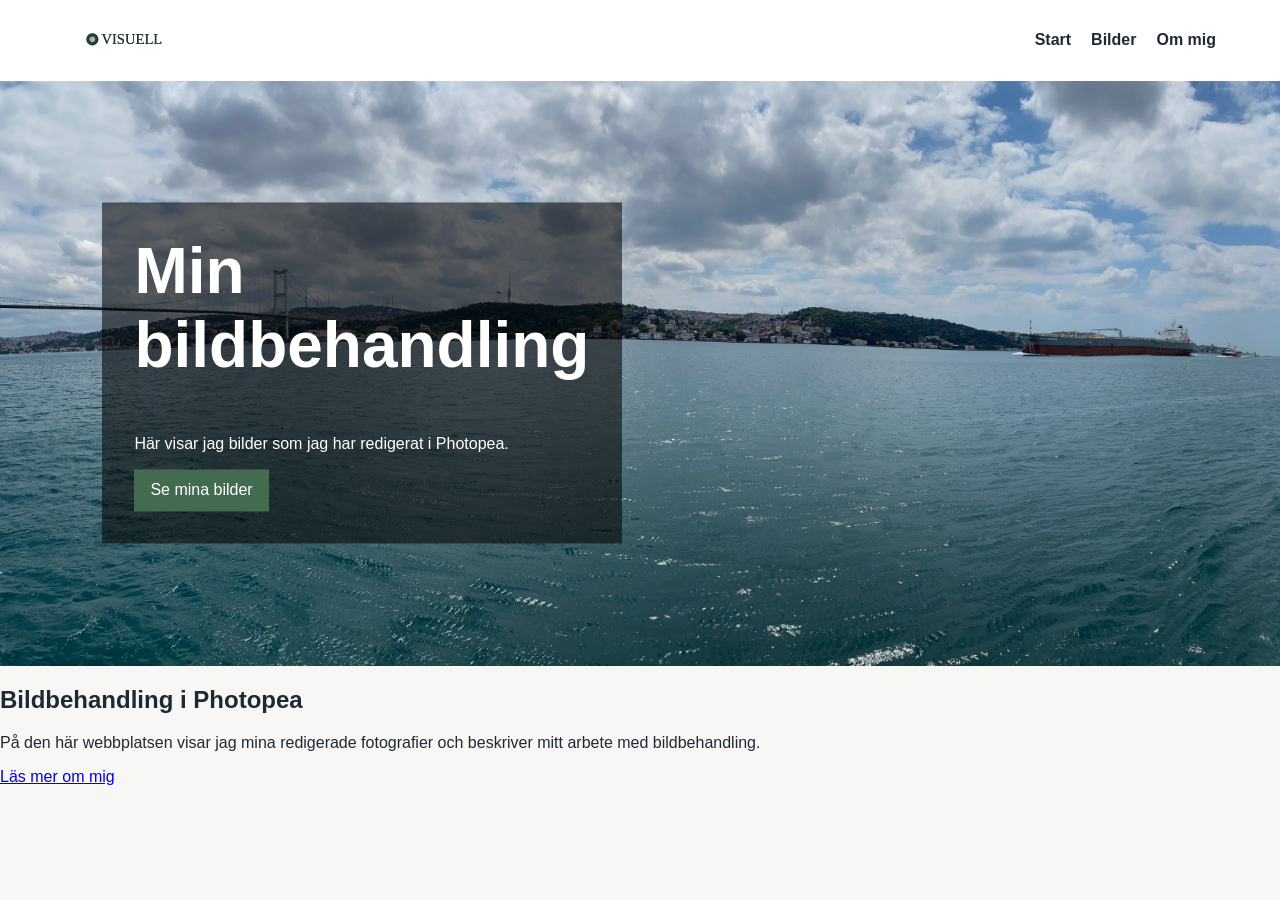
==== index.html @ 688e1e43 "Lägg till huvudsektioner för startsidan med introduktion och presentation av bildbehandling," ====
<!DOCTYPE html>
<html lang="sv">
<head>
  <meta charset="UTF-8">
  <meta name="viewport" content="width=device-width, initial-scale=1.0">
  <title>Bildbehandling</title>
  <link rel="icon" href="images/favicon.ico">
  <link rel="stylesheet" href="css/style.css">
</head>
<body>
    <header class="site-header">
  <a class="logo" href="index.html">
    <img src="images/logo.svg" alt="Bildbehandling">
  </a>

  <nav aria-label="Huvudmeny">
    <ul>
      <li><a href="index.html" aria-current="page">Start</a></li>
      <li><a href="bilder.html">Bilder</a></li>
      <li><a href="om.html">Om mig</a></li>
    </ul>
  </nav>
</header>

<main>
  <!-- Startsidan stora bild och introduktion -->
  <section class="hero">
    <img src="images/header.png" alt="Panoramabild över hav, stad och himmel">

    <div class="hero-content">
      <h1>Min bildbehandling</h1>
      <p>Här visar jag bilder som jag har redigerat i Photopea.</p>
      <a href="bilder.html">Se mina bilder</a>
    </div>
  </section>

  <!-- Kort presentation av webbplatsens innehåll -->
  <section class="intro">
    <h2>Bildbehandling i Photopea</h2>
    <p>På den här webbplatsen visar jag mina redigerade fotografier och beskriver mitt arbete med bildbehandling.</p>
    <a href="om.html">Läs mer om mig</a>
  </section>
</main>


</body>
</html>
---- css/style.css ----
/* Tar med padding och kantlinjer i elementens bredd */
* {
  box-sizing: border-box;
}

/* Grundstil för hela sidan, anpassad för mobil först */
body {
  margin: 0;
  font-family: Arial, sans-serif;
  color: #1f2933;
  background: #f7f7f5;
}

/* Sidhuvudet: logga överst och meny under på mobil */
.site-header {
  display: flex;
  flex-direction: column;
  align-items: center;
  gap: 1rem;
  padding: 1rem 5%;
  background: #ffffff;
}

/* Logotypens storlek */
.logo img {
  display: block;
  width: 130px;
  height: auto;
}

/* Menyn ligger vågrätt utan punkter */
nav ul {
  display: flex;
  gap: 1.25rem;
  margin: 0;
  padding: 0;
  list-style: none;
}

/* Menylänkarnas utseende */
nav a {
  color: #1f2933;
  font-weight: bold;
  text-decoration: none;
}

/* Färg när muspekaren är över en menylänk */
nav a:hover {
  color: #426b50;
}

/* Behållare för bild och text på startsidan */
.hero {
  position: relative;
}

/* Headerbilden fyller hela bredden */
.hero img {
  display: block;
  width: 100%;
  height: 55vh;
  object-fit: cover;
}

/* Texten placeras ovanpå headerbilden */
.hero-content {
  position: absolute;
  top: 50%;
  right: 5%;
  left: 5%;
  transform: translateY(-50%);
  padding: 1.25rem;
  color: #ffffff;
  background: rgba(0, 0, 0, 0.55);
}

/* Startsidan huvudrubrik */
.hero h1 {
  margin-top: 0;
  font-size: clamp(2rem, 8vw, 3rem);
}

/* Länken till bildsidan ser ut som en knapp */
.hero-content a {
  display: inline-block;
  padding: 0.75rem 1rem;
  color: #ffffff;
  text-decoration: none;
  background: #426b50;
}

/* Regler för skärmar som är minst 650 px breda */
@media (min-width: 650px) {
  /* Logga och meny hamnar på samma rad */
  .site-header {
    flex-direction: row;
    justify-content: space-between;
  }

  /* Större bild på större skärmar */
  .hero img {
    height: 65vh;
  }

  /* Texten får en bestämd maximal bredd */
  .hero-content {
    left: 8%;
    max-width: 520px;
    padding: 2rem;
  }

  /* Större rubrik på större skärmar */
  .hero h1 {
    font-size: clamp(2.5rem, 5vw, 4rem);
  }

  /* Bildgalleriets innehåll och bredd */
.gallery {
  max-width: 1200px;
  margin: 0 auto;
  padding: 2rem 5%;
}

/* Rubriken tar hela galleriets bredd */
.gallery h1 {
  grid-column: 1 / -1;
}

/*
  Varje figure blir en kolumn i galleriet.
  display: grid skapar ett rutnät för innehållet.
  På mobil visas en bild per rad.
*/
.gallery {
  display: grid;
  grid-template-columns: 1fr;
  gap: 1.5rem;
}

/* Tar bort webbläsarens standardmarginal runt figure */
.gallery figure {
  margin: 0;
  background: #ffffff;
}

/* Bilden fyller sin kolumn och behåller proportionerna */
.gallery figure img {
  display: block;
  width: 100%;
  height: auto;
}

/* Bildtexten under varje bild */
.gallery figcaption {
  padding: 1rem;
}

/* Två bildkolumner från 650 px bred skärm */
@media (min-width: 650px) {
  .gallery {
    grid-template-columns: repeat(2, 1fr);
  }
}

/* Tre bildkolumner från 900 px bred skärm */
@media (min-width: 900px) {
  .gallery {
    grid-template-columns: repeat(3, 1fr);
  }
}
}
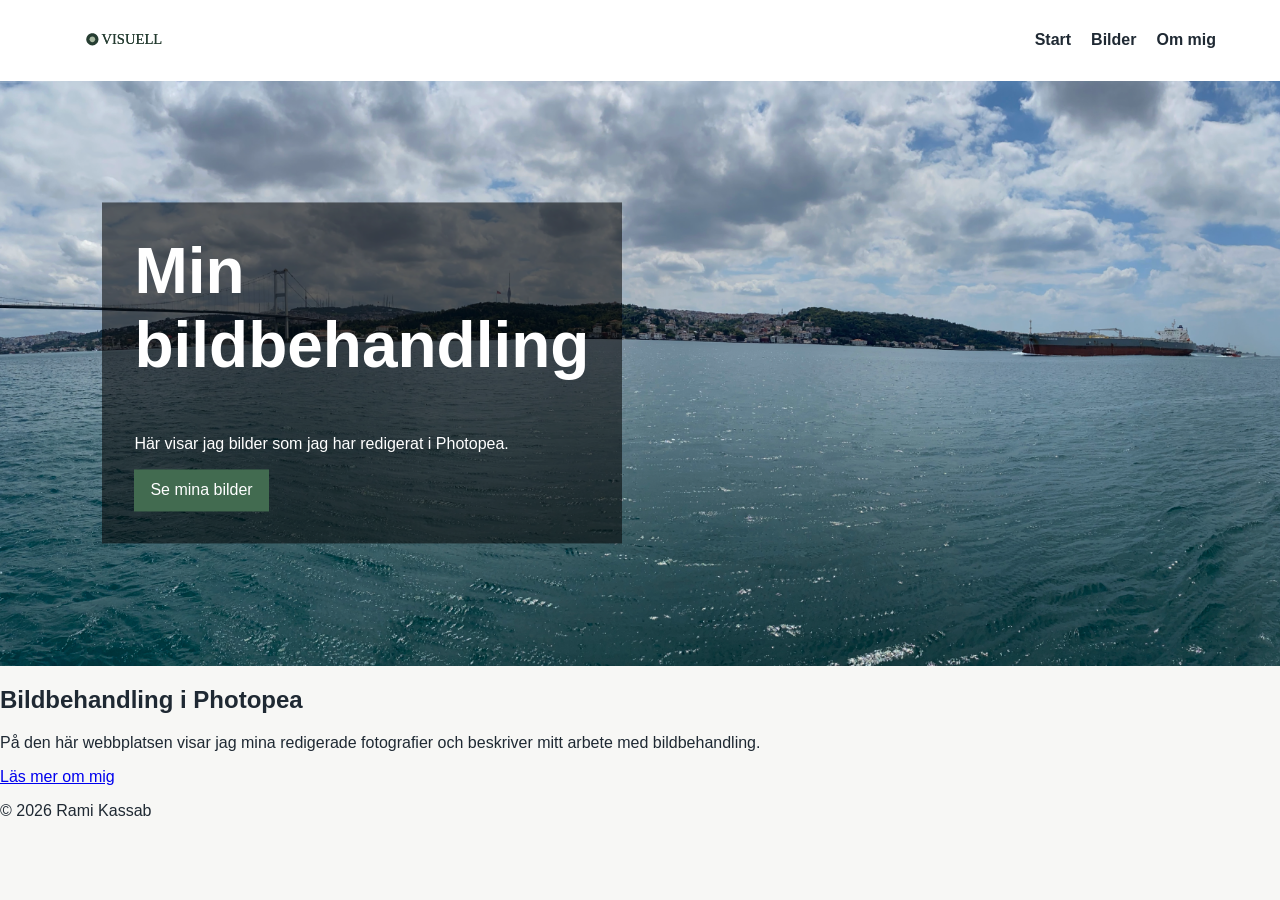
==== commit 3cbf9057: "Lägg till sidfot med namn och årtal i index.html" ====
--- a/index.html
+++ b/index.html
@@ -42,6 +42,11 @@
   </section>
 </main>
 
+<!-- Sidfot med namn och årtal -->
+<footer class="site-footer">
+  <p>© 2026 Rami Kassab</p>
+</footer>
+
 
 </body>
 </html>
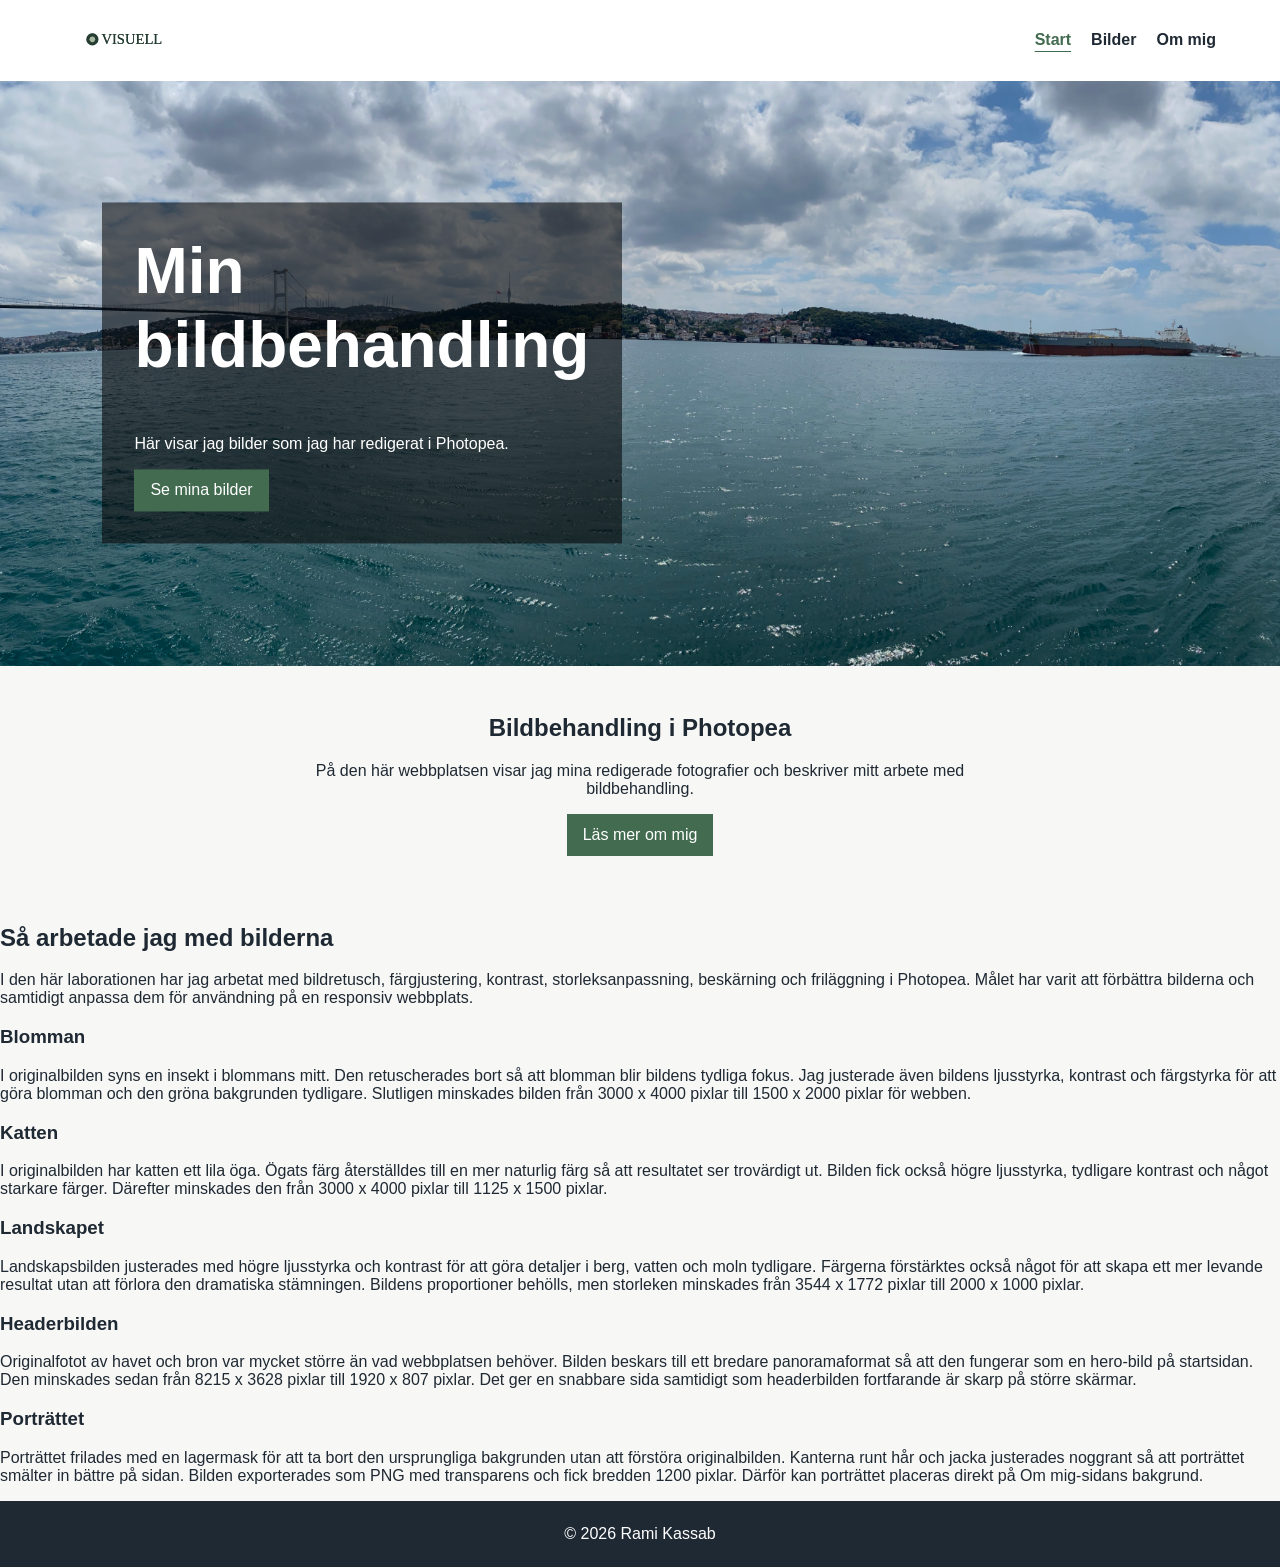
==== commit 4a98572b: "Lägg till flexbox-styling för att förbättra layouten och fylla utrymmet före sidfoten i style.css; l" ====
--- a/index.html
+++ b/index.html
@@ -7,6 +7,7 @@
   <link rel="icon" href="images/favicon.ico">
   <link rel="stylesheet" href="css/style.css">
 </head>
+
 <body>
     <header class="site-header">
   <a class="logo" href="index.html">
@@ -40,6 +41,78 @@
     <p>På den här webbplatsen visar jag mina redigerade fotografier och beskriver mitt arbete med bildbehandling.</p>
     <a href="om.html">Läs mer om mig</a>
   </section>
+  <!-- Beskrivning av redigeringarna som gjordes i Photopea -->
+<section class="process">
+  <h2>Så arbetade jag med bilderna</h2>
+
+  <p class="process-intro">
+    I den här laborationen har jag arbetat med bildretusch, färgjustering,
+    kontrast, storleksanpassning, beskärning och friläggning i Photopea.
+    Målet har varit att förbättra bilderna och samtidigt anpassa dem för
+    användning på en responsiv webbplats.
+  </p>
+
+  <div class="process-grid">
+    <!-- Retuschering och optimering av blomsterbilden -->
+    <article class="process-card">
+      <h3>Blomman</h3>
+      <p>
+        I originalbilden syns en insekt i blommans mitt. Den retuscherades bort
+        så att blomman blir bildens tydliga fokus. Jag justerade även bildens
+        ljusstyrka, kontrast och färgstyrka för att göra blomman och den gröna
+        bakgrunden tydligare. Slutligen minskades bilden från 3000 x 4000
+        pixlar till 1500 x 2000 pixlar för webben.
+      </p>
+    </article>
+
+    <!-- Färgkorrigering och optimering av kattbilden -->
+    <article class="process-card">
+      <h3>Katten</h3>
+      <p>
+        I originalbilden har katten ett lila öga. Ögats färg återställdes till
+        en mer naturlig färg så att resultatet ser trovärdigt ut. Bilden fick
+        också högre ljusstyrka, tydligare kontrast och något starkare färger.
+        Därefter minskades den från 3000 x 4000 pixlar till 1125 x 1500 pixlar.
+      </p>
+    </article>
+
+    <!-- Färg- och tonjustering av landskapsbilden -->
+    <article class="process-card">
+      <h3>Landskapet</h3>
+      <p>
+        Landskapsbilden justerades med högre ljusstyrka och kontrast för att
+        göra detaljer i berg, vatten och moln tydligare. Färgerna förstärktes
+        också något för att skapa ett mer levande resultat utan att förlora den
+        dramatiska stämningen. Bildens proportioner behölls, men storleken
+        minskades från 3544 x 1772 pixlar till 2000 x 1000 pixlar.
+      </p>
+    </article>
+
+    <!-- Beskärning och storleksanpassning av headerbilden -->
+    <article class="process-card">
+      <h3>Headerbilden</h3>
+      <p>
+        Originalfotot av havet och bron var mycket större än vad webbplatsen
+        behöver. Bilden beskars till ett bredare panoramaformat så att den
+        fungerar som en hero-bild på startsidan. Den minskades sedan från
+        8215 x 3628 pixlar till 1920 x 807 pixlar. Det ger en snabbare sida
+        samtidigt som headerbilden fortfarande är skarp på större skärmar.
+      </p>
+    </article>
+
+    <!-- Friläggning och export av porträttet -->
+    <article class="process-card">
+      <h3>Porträttet</h3>
+      <p>
+        Porträttet frilades med en lagermask för att ta bort den ursprungliga
+        bakgrunden utan att förstöra originalbilden. Kanterna runt hår och
+        jacka justerades noggrant så att porträttet smälter in bättre på sidan.
+        Bilden exporterades som PNG med transparens och fick bredden 1200
+        pixlar. Därför kan porträttet placeras direkt på Om mig-sidans bakgrund.
+      </p>
+    </article>
+  </div>
+</section>
 </main>
 
 <!-- Sidfot med namn och årtal -->
--- a/css/style.css
+++ b/css/style.css
@@ -9,6 +9,14 @@
   font-family: Arial, sans-serif;
   color: #1f2933;
   background: #f7f7f5;
+    min-height: 100vh;
+  display: flex;
+  flex-direction: column;
+}
+
+/* Gör så att innehållet fyller utrymmet före sidfoten */
+main {
+  flex: 1;
 }
 
 /* Sidhuvudet: logga överst och meny under på mobil */
@@ -47,6 +55,14 @@
 /* Färg när muspekaren är över en menylänk */
 nav a:hover {
   color: #426b50;
+}
+
+/*Markerar länken till den sida som användaren är på.
+  [aria-current="page"] väljer länken med just det attributet.*/
+nav a[aria-current="page"] {
+  color: #426b50;
+  text-decoration: underline;
+  text-underline-offset: 0.35rem;
 }
 
 /* Behållare för bild och text på startsidan */
@@ -89,6 +105,68 @@
   background: #426b50;
 }
 
+/* Introduktionsdelen under headerbilden */
+.intro {
+  max-width: 800px;
+  margin: 0 auto;
+  padding: 3rem 5%;
+  text-align: center;
+}
+
+/* Rubriken i introduktionsdelen */
+.intro h2 {
+  margin-top: 0;
+}
+
+/* Länken till Om mig-sidan */
+.intro a {
+  display: inline-block;
+  padding: 0.75rem 1rem;
+  color: #ffffff;
+  text-decoration: none;
+  background: #426b50;
+}
+
+/* Sidfotens utseende */
+.site-footer {
+  padding: 1.5rem 5%;
+  color: #ffffff;
+  text-align: center;
+  background: #1f2933;
+}
+
+/* Tar bort standardmarginalen från sidfotens text */
+.site-footer p {
+  margin: 0;
+}
+
+ /* Om mig-sidan: porträtt och text ligger under varandra på mobil */
+.about {
+  display: flex;
+  flex-direction: column;
+  align-items: center;
+  gap: 2rem;
+  max-width: 1000px;
+  margin: 0 auto;
+  padding: 3rem 5%;
+}
+
+/* Porträttet anpassas till skärmbredden */
+.about img {
+  width: 100%;
+  max-width: 360px;
+  height: auto;
+}
+
+/* Begränsar textens bredd för bättre läsbarhet */
+.about-content {
+  max-width: 560px;
+}
+
+/* Tar bort standardmarginal ovanför sidans rubrik */
+.about h1 {
+  margin-top: 0;
+}
 /* Regler för skärmar som är minst 650 px breda */
 @media (min-width: 650px) {
   /* Logga och meny hamnar på samma rad */
@@ -113,6 +191,25 @@
   .hero h1 {
     font-size: clamp(2.5rem, 5vw, 4rem);
   }
+     /* På större skärmar visas porträtt och text bredvid varandra */
+  .about {
+    flex-direction: row;
+    align-items: center;
+  }
+
+  /* Porträttet tar en del av den tillgängliga bredden */
+  .about img {
+    width: 38%;
+  }
+
+  /*
+    flex: 1 låter texten använda återstående plats
+    bredvid porträttet.
+  */
+  .about-content {
+    flex: 1;
+  }
+}
 
   /* Bildgalleriets innehåll och bredd */
 .gallery {
@@ -160,6 +257,8 @@
   .gallery {
     grid-template-columns: repeat(2, 1fr);
   }
+
+ 
 }
 
 /* Tre bildkolumner från 900 px bred skärm */
@@ -167,5 +266,6 @@
   .gallery {
     grid-template-columns: repeat(3, 1fr);
   }
-}
-}+  
+ 
+}
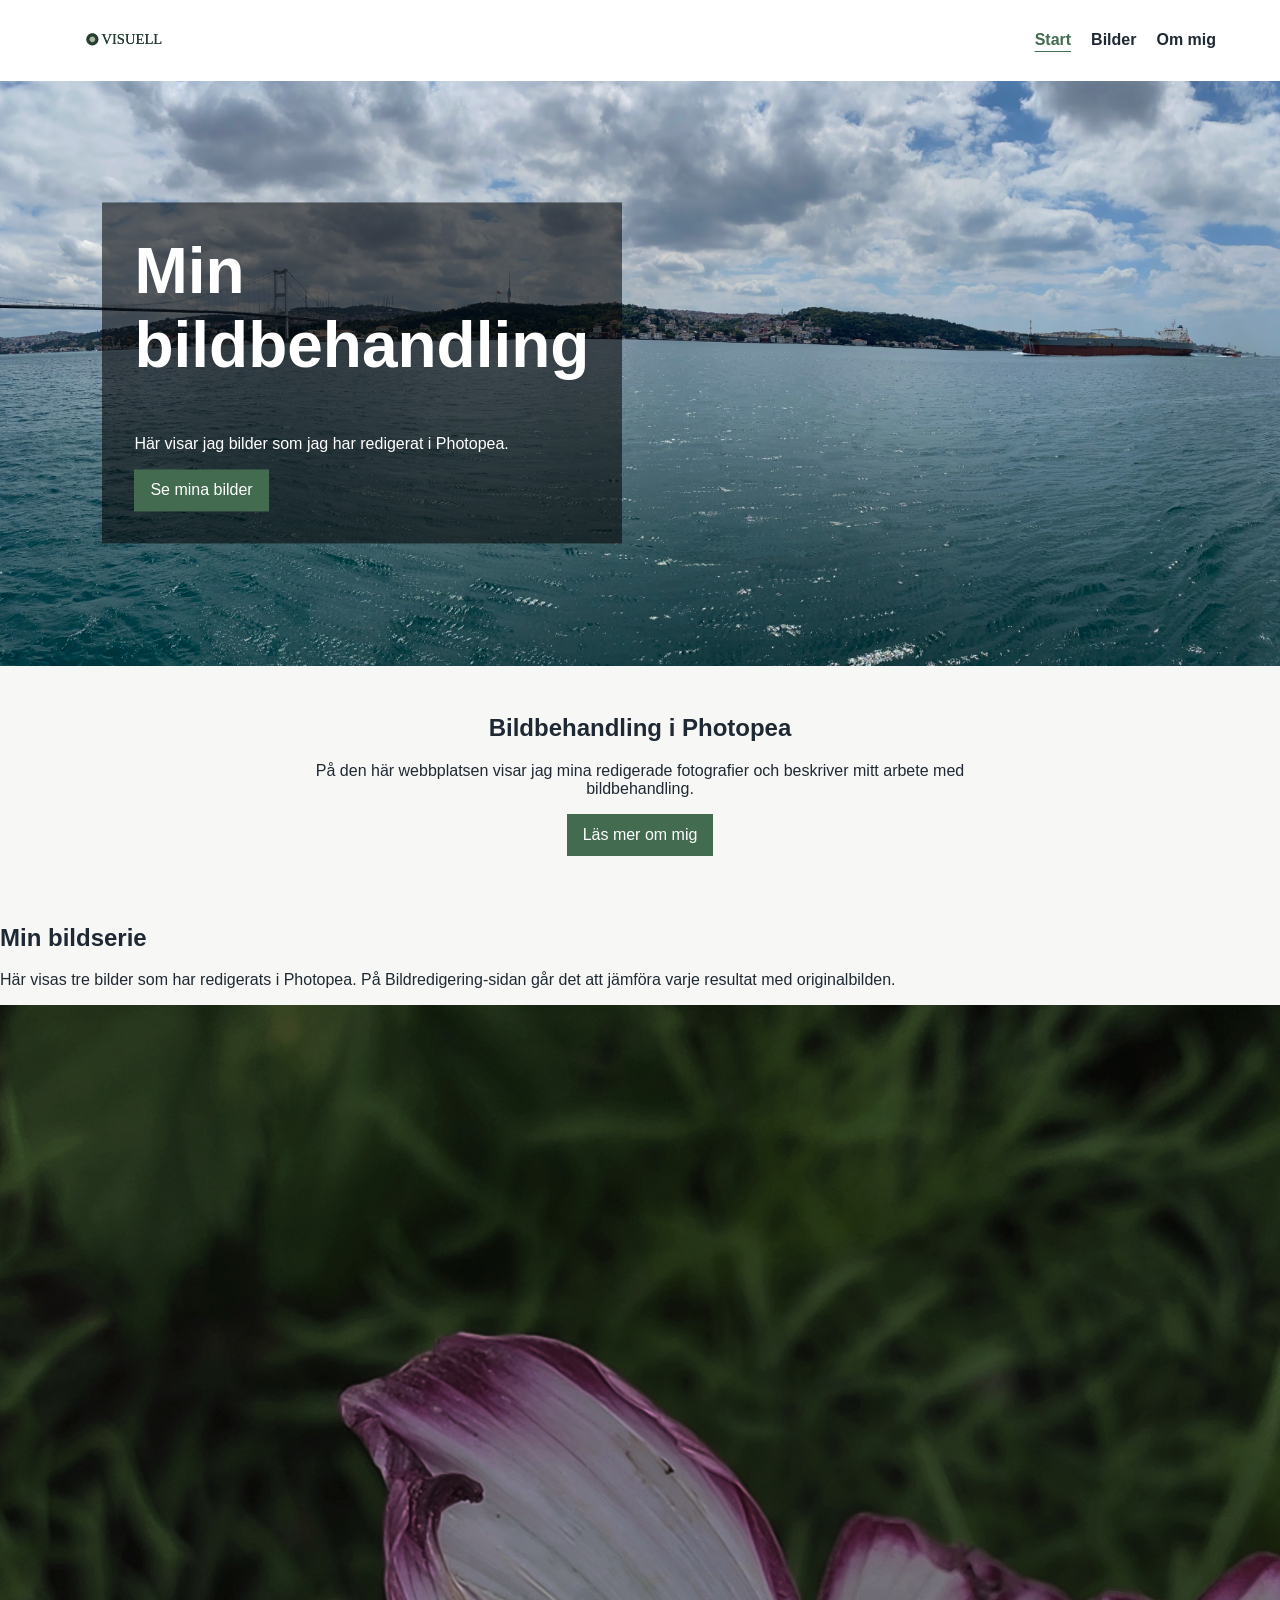
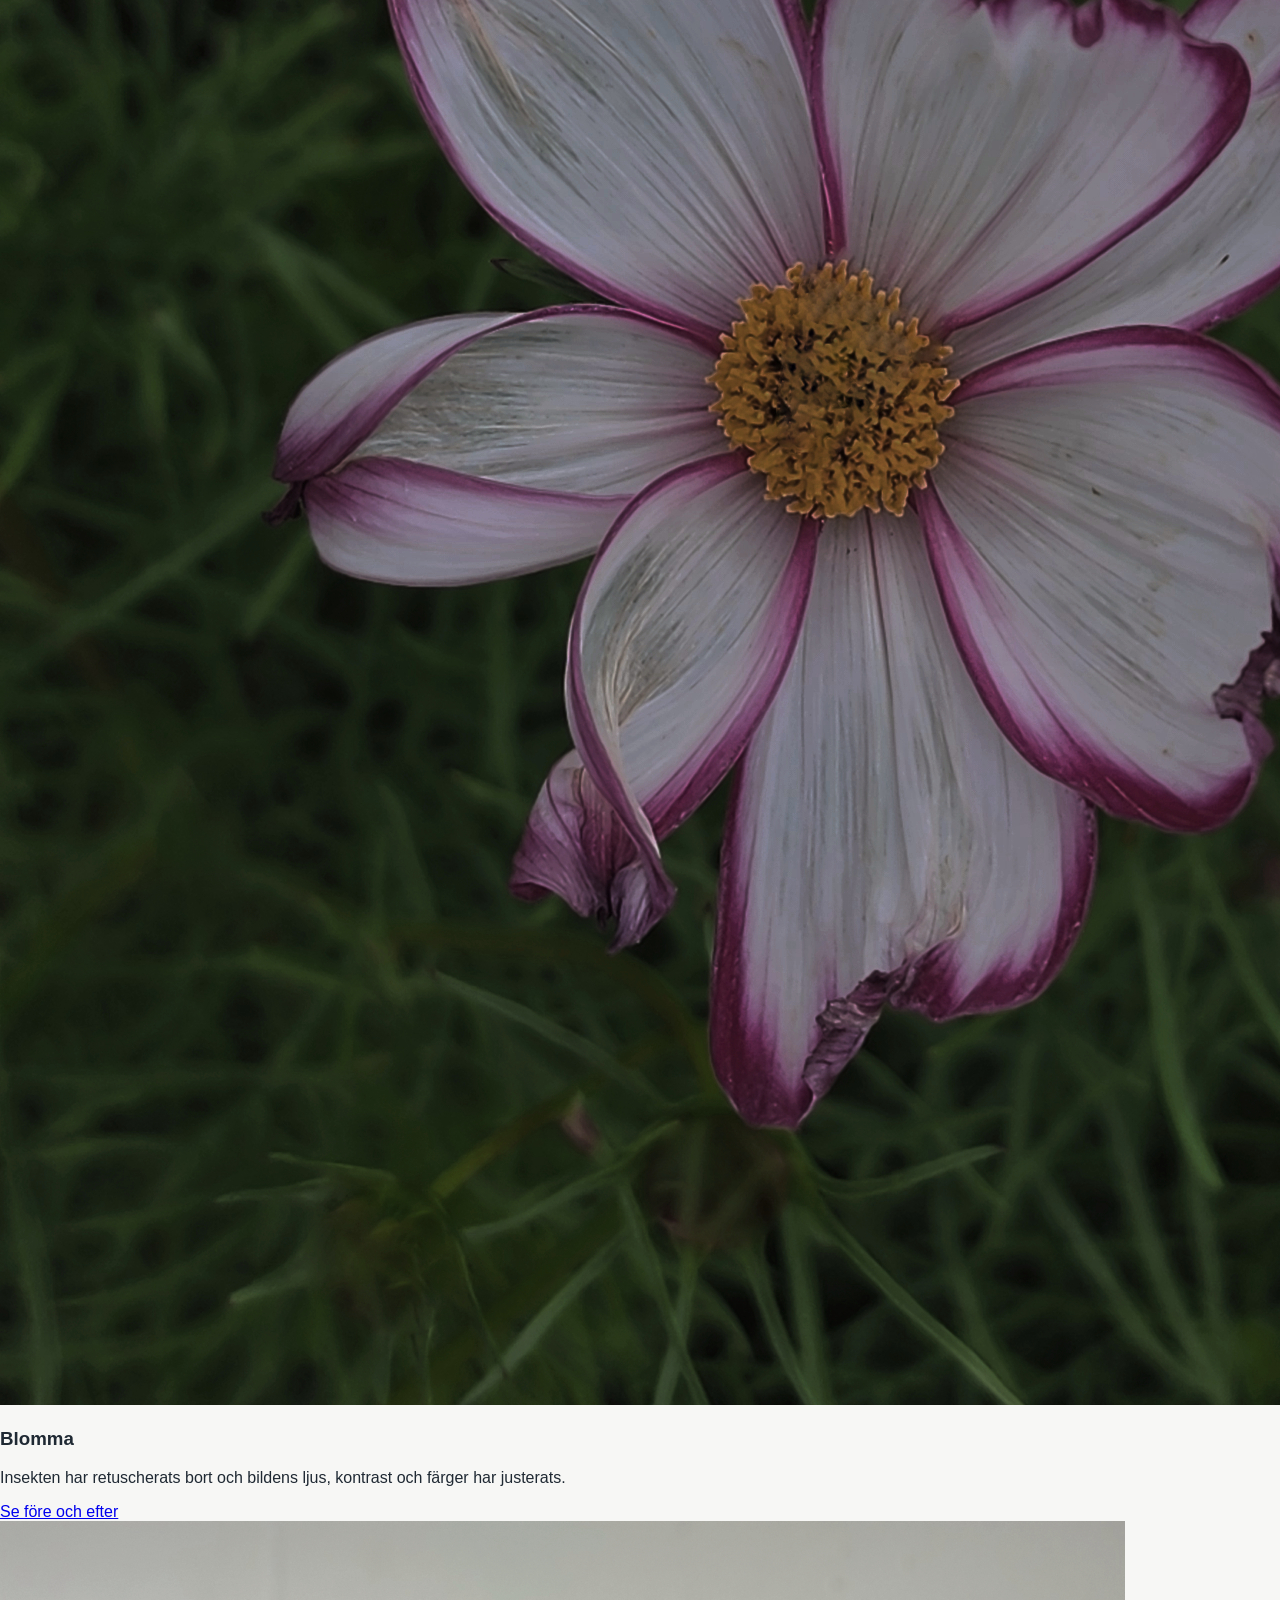
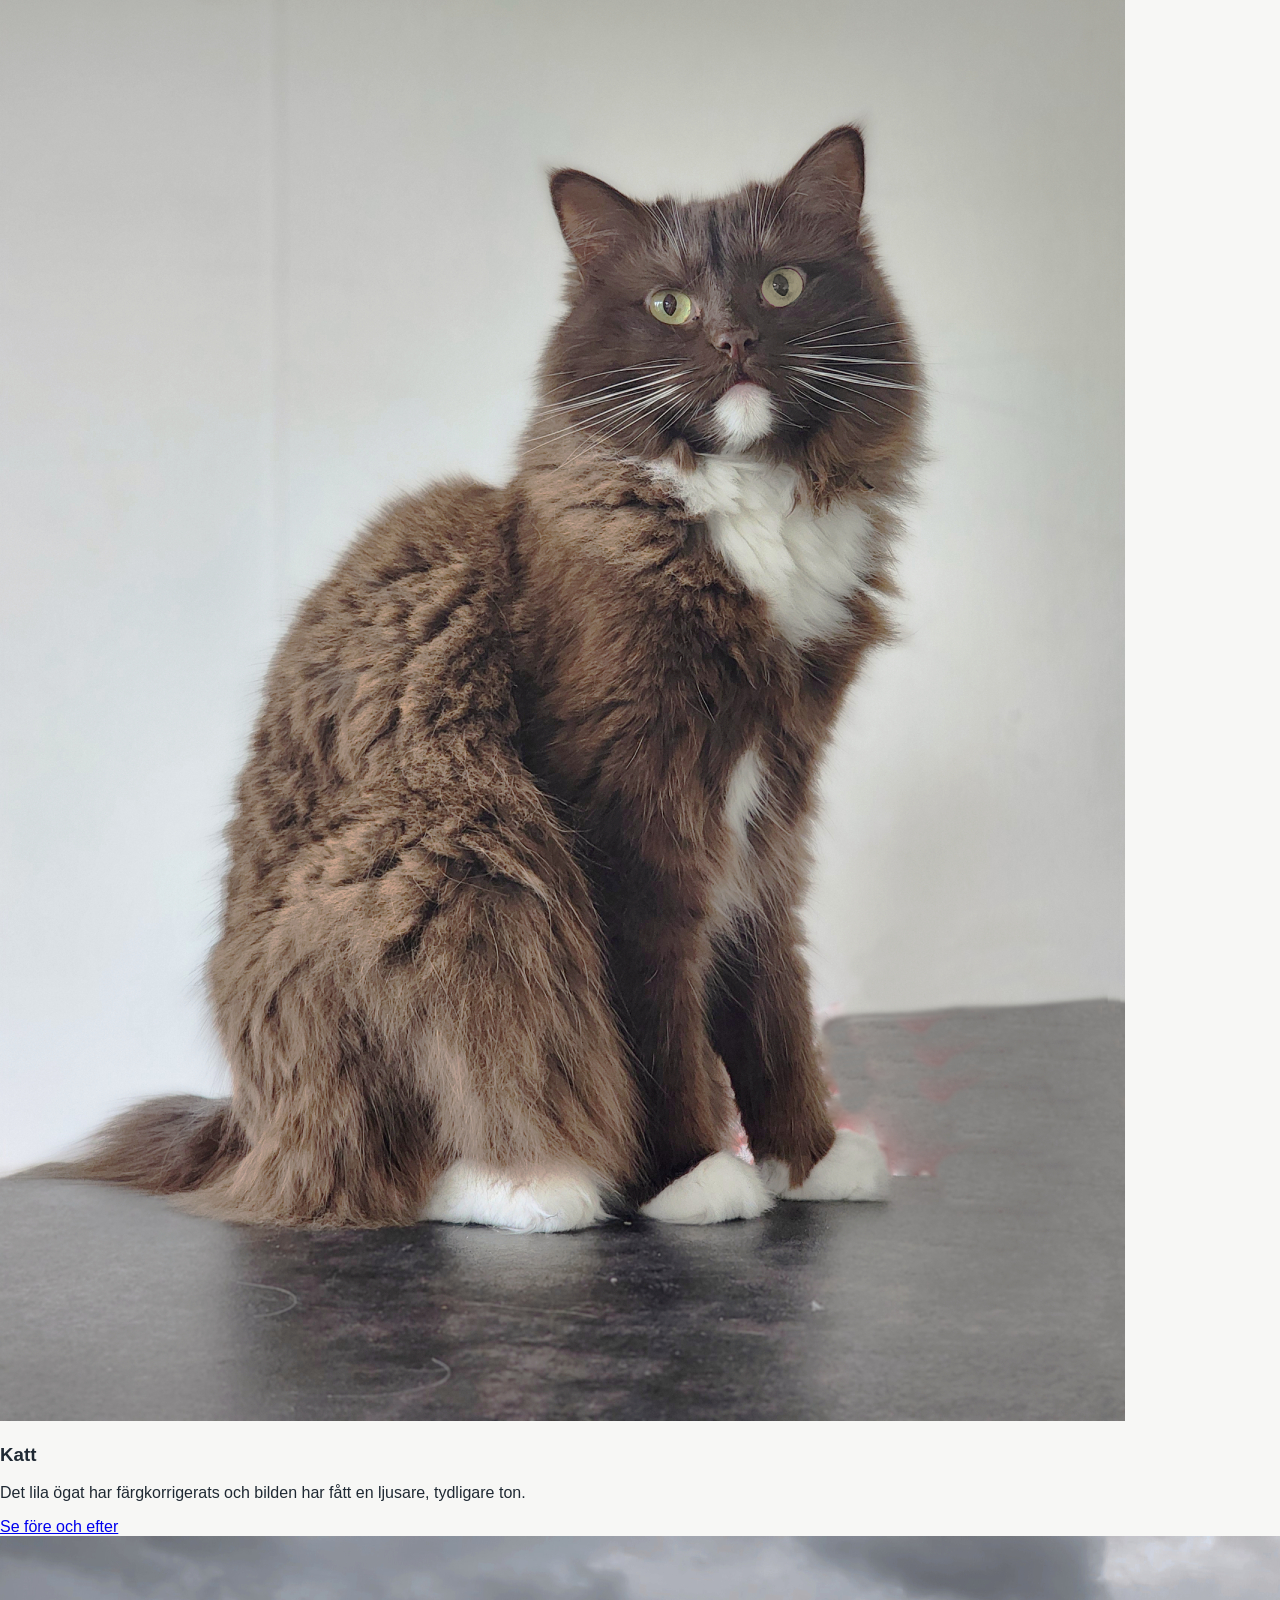
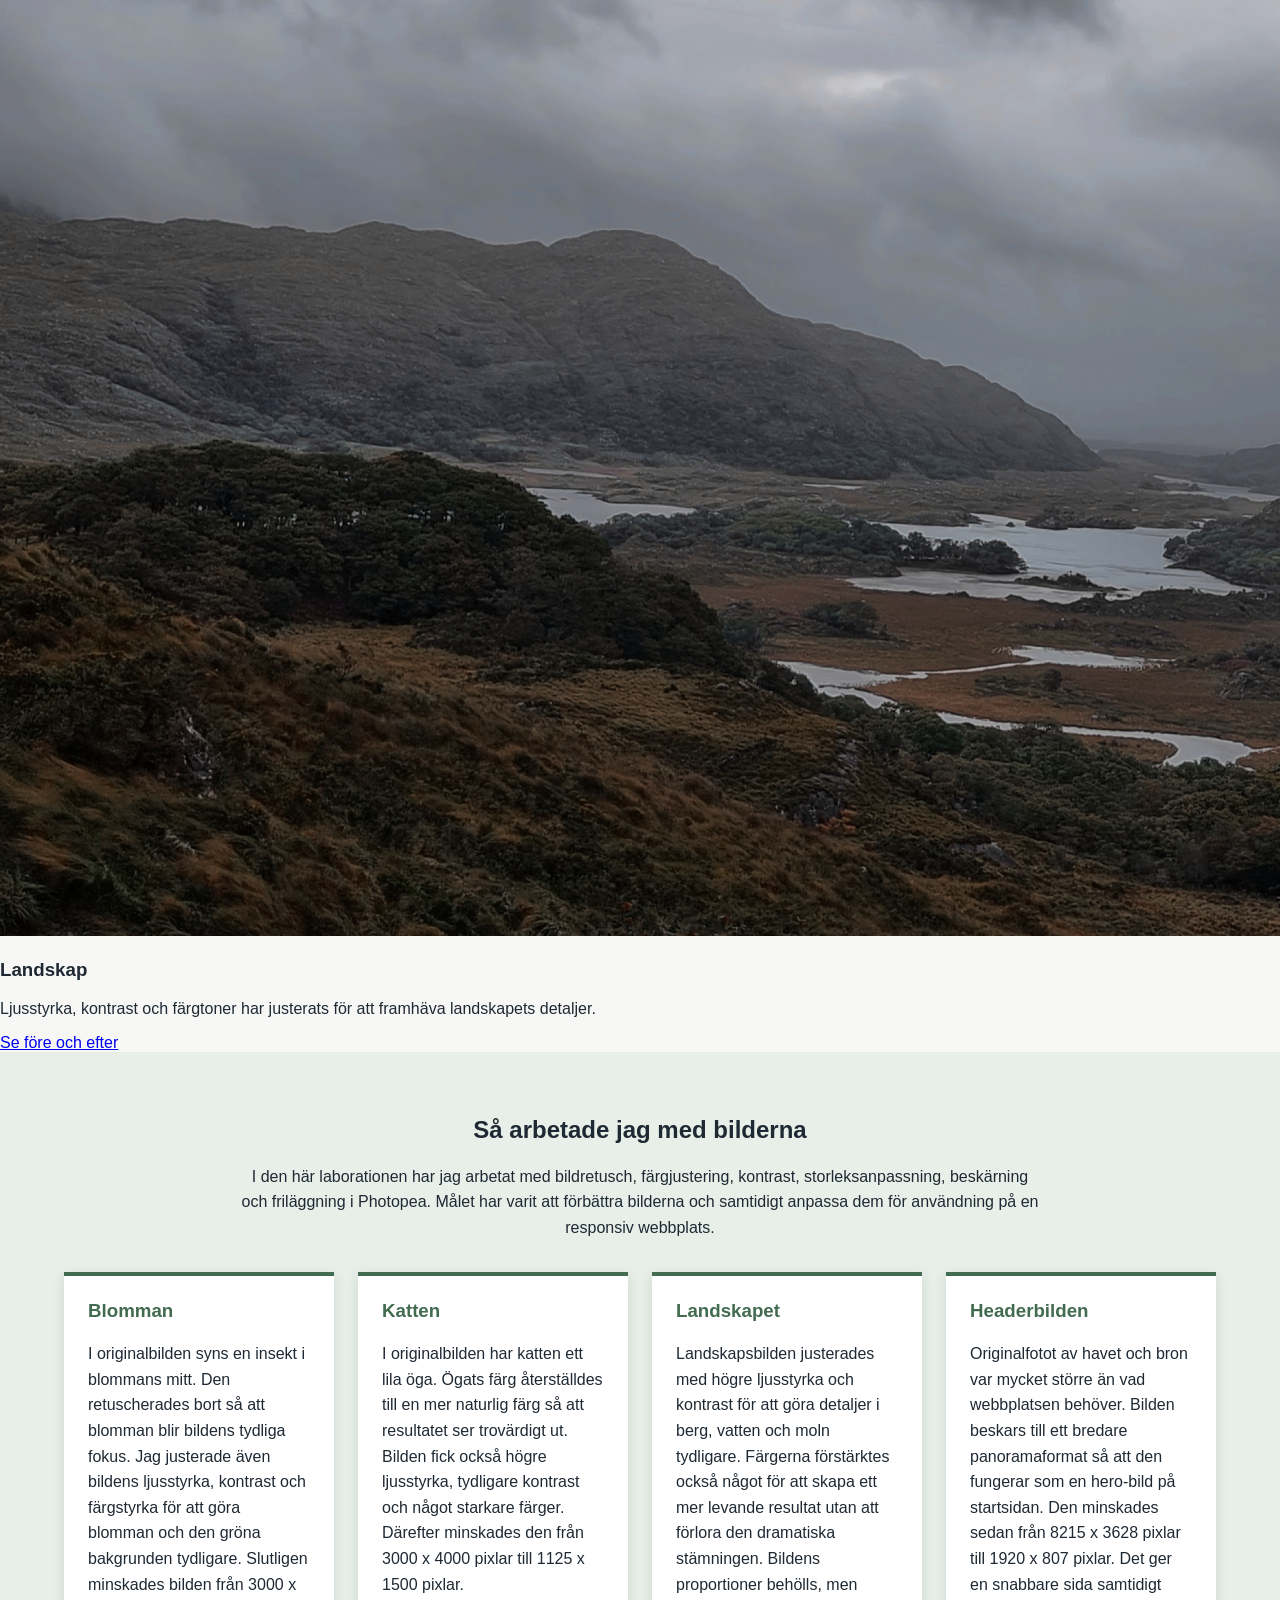
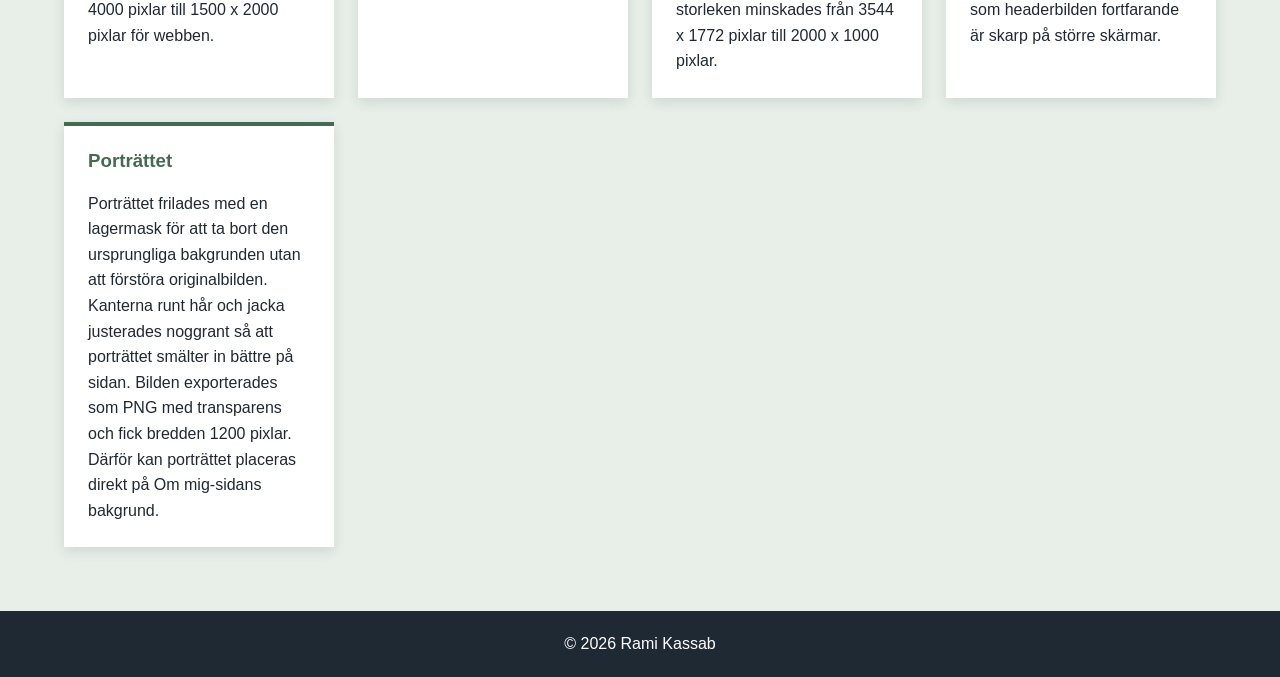
==== commit e82c0f33: "Lägg till avsnitt för bildserien med redigerade bilder och beskrivningar i index.html" ====
--- a/index.html
+++ b/index.html
@@ -41,6 +41,42 @@
     <p>På den här webbplatsen visar jag mina redigerade fotografier och beskriver mitt arbete med bildbehandling.</p>
     <a href="om.html">Läs mer om mig</a>
   </section>
+
+  <!-- De tre redigerade bilderna från bildserien -->
+<section class="series-preview">
+  <h2>Min bildserie</h2>
+
+  <p>
+    Här visas tre bilder som har redigerats i Photopea. På Bildredigering-sidan
+    går det att jämföra varje resultat med originalbilden.
+  </p>
+
+  <div class="series-preview-grid">
+    <!-- Redigerad blomma -->
+    <article class="series-card">
+      <img src="images/bildserie001.jpeg" alt="Redigerad rosa blomma utan insekt i mitten">
+      <h3>Blomma</h3>
+      <p>Insekten har retuscherats bort och bildens ljus, kontrast och färger har justerats.</p>
+      <a href="bilder.html#blomma">Se före och efter</a>
+    </article>
+
+    <!-- Redigerad katt -->
+    <article class="series-card">
+      <img src="images/bildserie002.jpeg" alt="Redigerad katt med naturlig ögonfärg">
+      <h3>Katt</h3>
+      <p>Det lila ögat har färgkorrigerats och bilden har fått en ljusare, tydligare ton.</p>
+      <a href="bilder.html#katt">Se före och efter</a>
+    </article>
+
+    <!-- Redigerat landskap -->
+    <article class="series-card">
+      <img src="images/bildserie003.jpeg" alt="Redigerat bergslandskap med molnig himmel">
+      <h3>Landskap</h3>
+      <p>Ljusstyrka, kontrast och färgtoner har justerats för att framhäva landskapets detaljer.</p>
+      <a href="bilder.html#landskap">Se före och efter</a>
+    </article>
+  </div>
+</section>
   <!-- Beskrivning av redigeringarna som gjordes i Photopea -->
 <section class="process">
   <h2>Så arbetade jag med bilderna</h2>
--- a/css/style.css
+++ b/css/style.css
@@ -167,6 +167,63 @@
 .about h1 {
   margin-top: 0;
 }
+
+/* Sektion som beskriver bildredigeringen */
+.process {
+  padding: 4rem 5%;
+  background: #e7efe8;
+}
+
+/* Rubrik och introduktion i process-sektionen */
+.process h2,
+.process-intro {
+  max-width: 800px;
+  margin-right: auto;
+  margin-left: auto;
+  text-align: center;
+}
+
+/* Avstånd under huvudrubriken */
+.process h2 {
+  margin-top: 0;
+}
+
+/* Läsbarare radavstånd i introduktionstexten */
+.process-intro {
+  line-height: 1.6;
+}
+
+/*
+  Skapar automatiskt så många kortkolumner som får plats.
+  Varje kort är minst 230 px brett.
+*/
+.process-grid {
+  display: grid;
+  grid-template-columns: repeat(auto-fit, minmax(230px, 1fr));
+  gap: 1.5rem;
+  max-width: 1200px;
+  margin: 2rem auto 0;
+}
+
+/* Varje kort får vit bakgrund, avstånd och en grön accent */
+.process-card {
+  padding: 1.5rem;
+  background: #ffffff;
+  border-top: 4px solid #426b50;
+  box-shadow: 0 4px 12px rgba(31, 41, 51, 0.12);
+}
+
+/* Kortens rubriker */
+.process-card h3 {
+  margin-top: 0;
+  color: #426b50;
+}
+
+/* Kortens brödtext */
+.process-card p {
+  margin-bottom: 0;
+  line-height: 1.6;
+}
 /* Regler för skärmar som är minst 650 px breda */
 @media (min-width: 650px) {
   /* Logga och meny hamnar på samma rad */
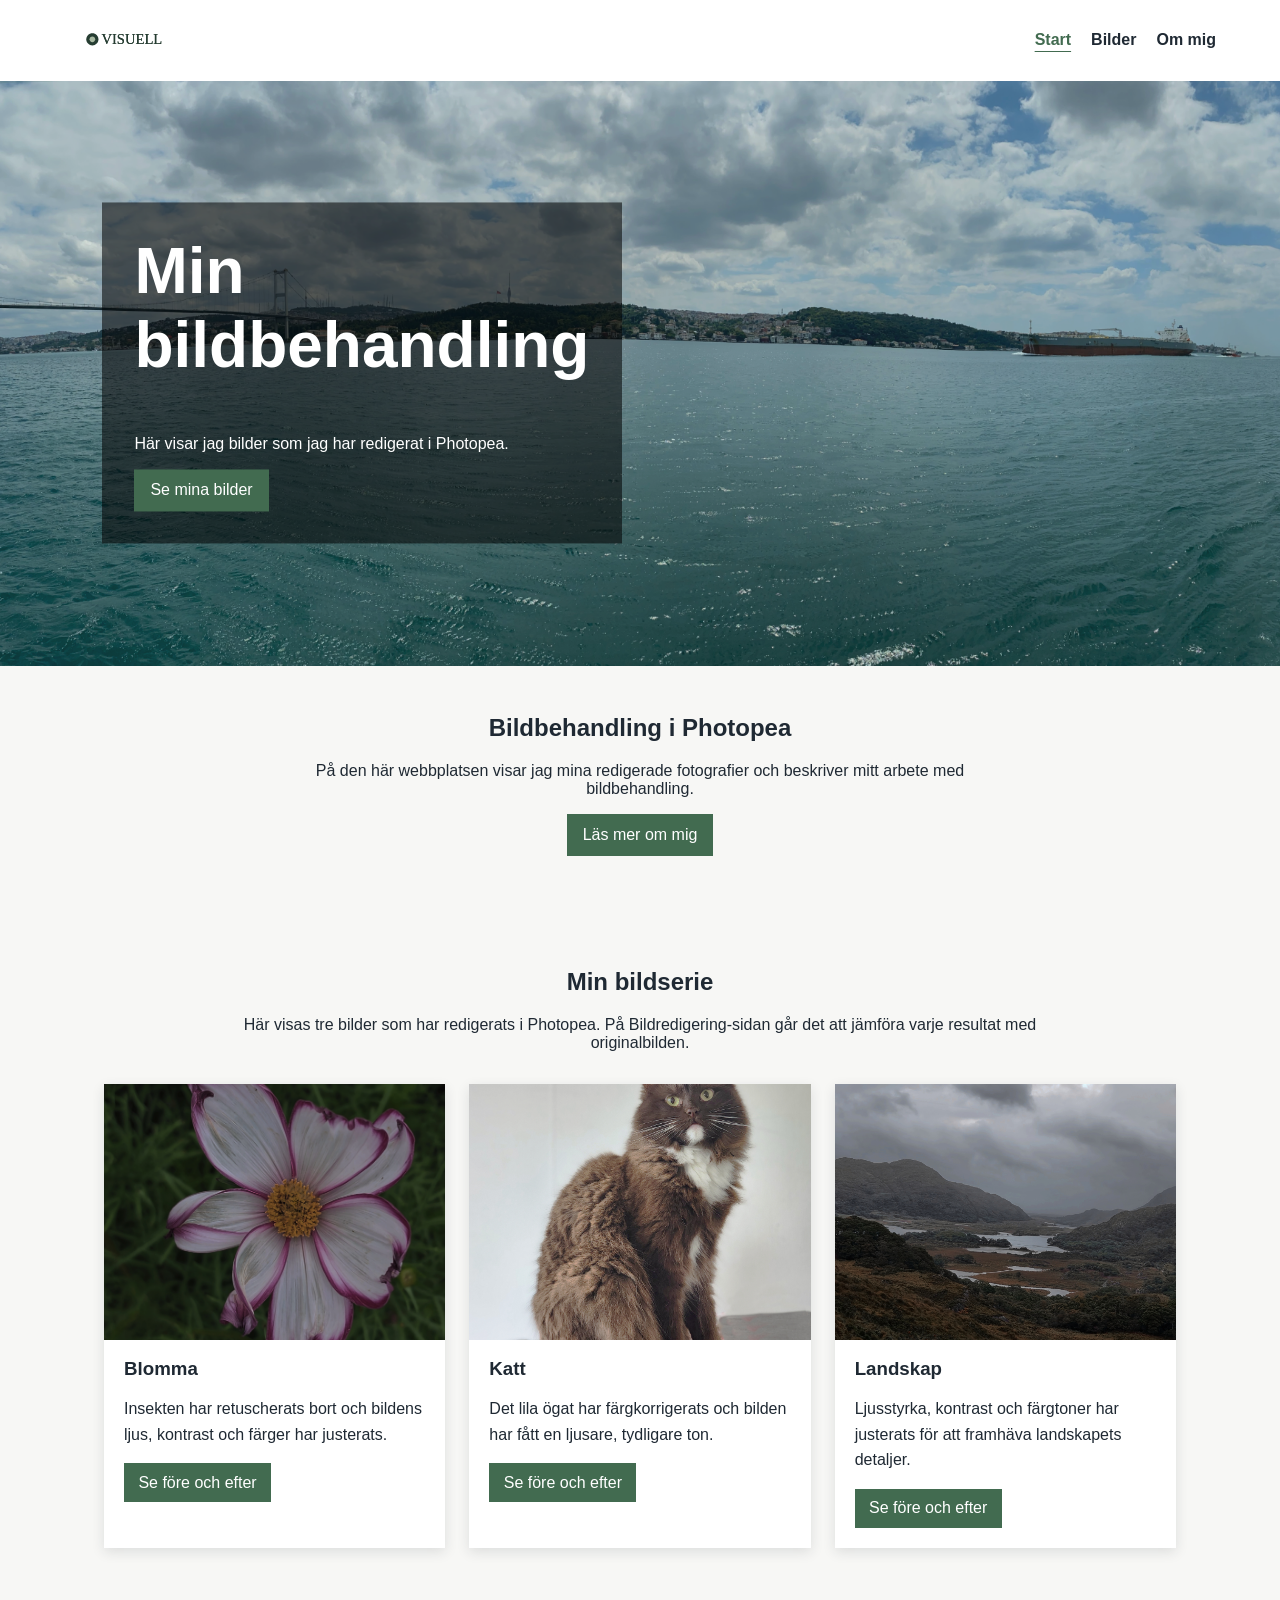
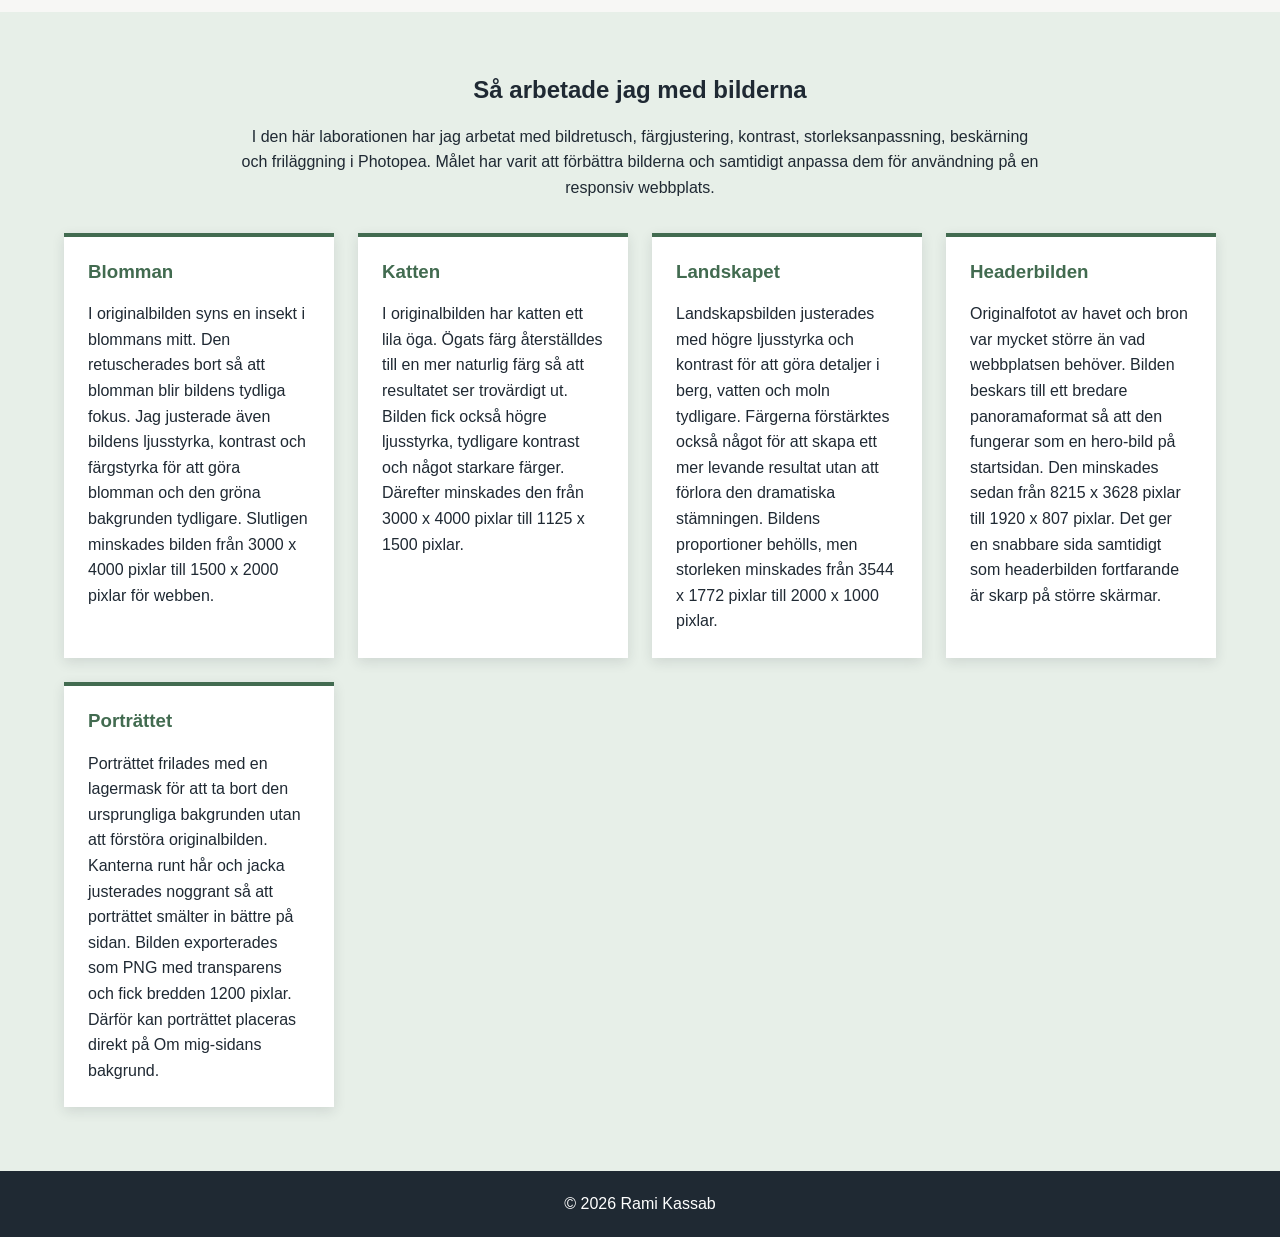
==== commit f3a1a850: "Lägg till sektion för bildredigering med före- och efterjämförelser i bilder.html och stilregler för" ====
--- a/index.html
+++ b/index.html
@@ -5,6 +5,7 @@
   <meta name="viewport" content="width=device-width, initial-scale=1.0">
   <title>Bildbehandling</title>
   <link rel="icon" href="images/favicon.ico">
+  <link rel="icon" type="image/png" href="images/favicon.png">
   <link rel="stylesheet" href="css/style.css">
 </head>
 
--- a/css/style.css
+++ b/css/style.css
@@ -68,6 +68,7 @@
 /* Behållare för bild och text på startsidan */
 .hero {
   position: relative;
+  background: #426b50;
 }
 
 /* Headerbilden fyller hela bredden */
@@ -76,6 +77,7 @@
   width: 100%;
   height: 55vh;
   object-fit: cover;
+  opacity: 0.82;
 }
 
 /* Texten placeras ovanpå headerbilden */
@@ -122,6 +124,82 @@
 .intro a {
   display: inline-block;
   padding: 0.75rem 1rem;
+  color: #ffffff;
+  text-decoration: none;
+  background: #426b50;
+}
+
+/* Förhandsvisning av de tre redigerade bilderna på startsidan */
+.series-preview {
+  max-width: 1200px;
+  margin: 0 auto;
+  padding: 4rem 5%;
+}
+
+/* Rubrik och introduktion i bildserie-sektionen */
+.series-preview > h2,
+.series-preview > p {
+  max-width: 800px;
+  margin-right: auto;
+  margin-left: auto;
+  text-align: center;
+}
+
+/* Mer luft under rubriken */
+.series-preview > h2 {
+  margin-top: 0;
+}
+
+/*
+  Ett responsivt grid.
+  Korten är minst 250 px breda och placeras automatiskt
+  på fler kolumner när skärmens bredd tillåter det.
+*/
+.series-preview-grid {
+  display: grid;
+  grid-template-columns: repeat(auto-fit, minmax(250px, 1fr));
+  gap: 1.5rem;
+  margin-top: 2rem;
+}
+
+/* Kort för varje redigerad bild */
+.series-card {
+  overflow: hidden;
+  background: #ffffff;
+  box-shadow: 0 4px 12px rgba(31, 41, 51, 0.12);
+}
+
+/* Bilderna får samma visuella form i korten */
+.series-card img {
+  display: block;
+  width: 100%;
+  aspect-ratio: 4 / 3;
+  object-fit: cover;
+}
+
+/* Kortens rubrik, text och länk */
+.series-card h3,
+.series-card p,
+.series-card a {
+  margin-right: 1.25rem;
+  margin-left: 1.25rem;
+}
+
+/* Rubrikens avstånd */
+.series-card h3 {
+  margin-bottom: 0.5rem;
+}
+
+/* Textens radavstånd */
+.series-card p {
+  line-height: 1.6;
+}
+
+/* Länken visas som en knapp */
+.series-card a {
+  display: inline-block;
+  margin-bottom: 1.25rem;
+  padding: 0.65rem 0.9rem;
   color: #ffffff;
   text-decoration: none;
   background: #426b50;
@@ -323,6 +401,71 @@
   .gallery {
     grid-template-columns: repeat(3, 1fr);
   }
-  
+
  
 }
+  /* Introduktion på Bildredigering-sidan */
+.comparison-intro {
+  max-width: 800px;
+  margin: 0 auto;
+  padding: 3rem 5% 2rem;
+  text-align: center;
+}
+
+/* Varje före- och efterjämförelse */
+.comparison {
+  max-width: 1200px;
+  margin: 0 auto 3rem;
+  padding: 2rem 5%;
+  background: #ffffff;
+  box-shadow: 0 4px 12px rgba(31, 41, 51, 0.12);
+}
+
+/*
+  Original och redigerad bild placeras automatiskt bredvid varandra
+  när det finns plats. På mobil visas de under varandra.
+*/
+.comparison-images {
+  display: grid;
+  grid-template-columns: repeat(auto-fit, minmax(280px, 1fr));
+  gap: 1.5rem;
+}
+
+/* Tar bort standardmarginal runt varje bild */
+.comparison-images figure {
+  margin: 0;
+  background: #f7f7f5;
+}
+
+/* Bilderna fyller sin kolumn utan att förvrängas */
+.comparison-images img {
+  display: block;
+  width: 100%;
+  height: auto;
+}
+
+/* Etikett under varje bild */
+.comparison-images figcaption {
+  padding: 0.75rem;
+  color: #ffffff;
+  text-align: center;
+  background: #1f2933;
+}
+
+/* Texten som förklarar redigeringen */
+.comparison-text {
+  max-width: 800px;
+  margin-top: 1.5rem;
+}
+
+/* Rubrik för varje bildpar */
+.comparison-text h2 {
+  margin-top: 0;
+  color: #426b50;
+}
+
+/* Läsbart radavstånd i beskrivningen */
+.comparison-text p {
+  margin-bottom: 0;
+  line-height: 1.6;
+}
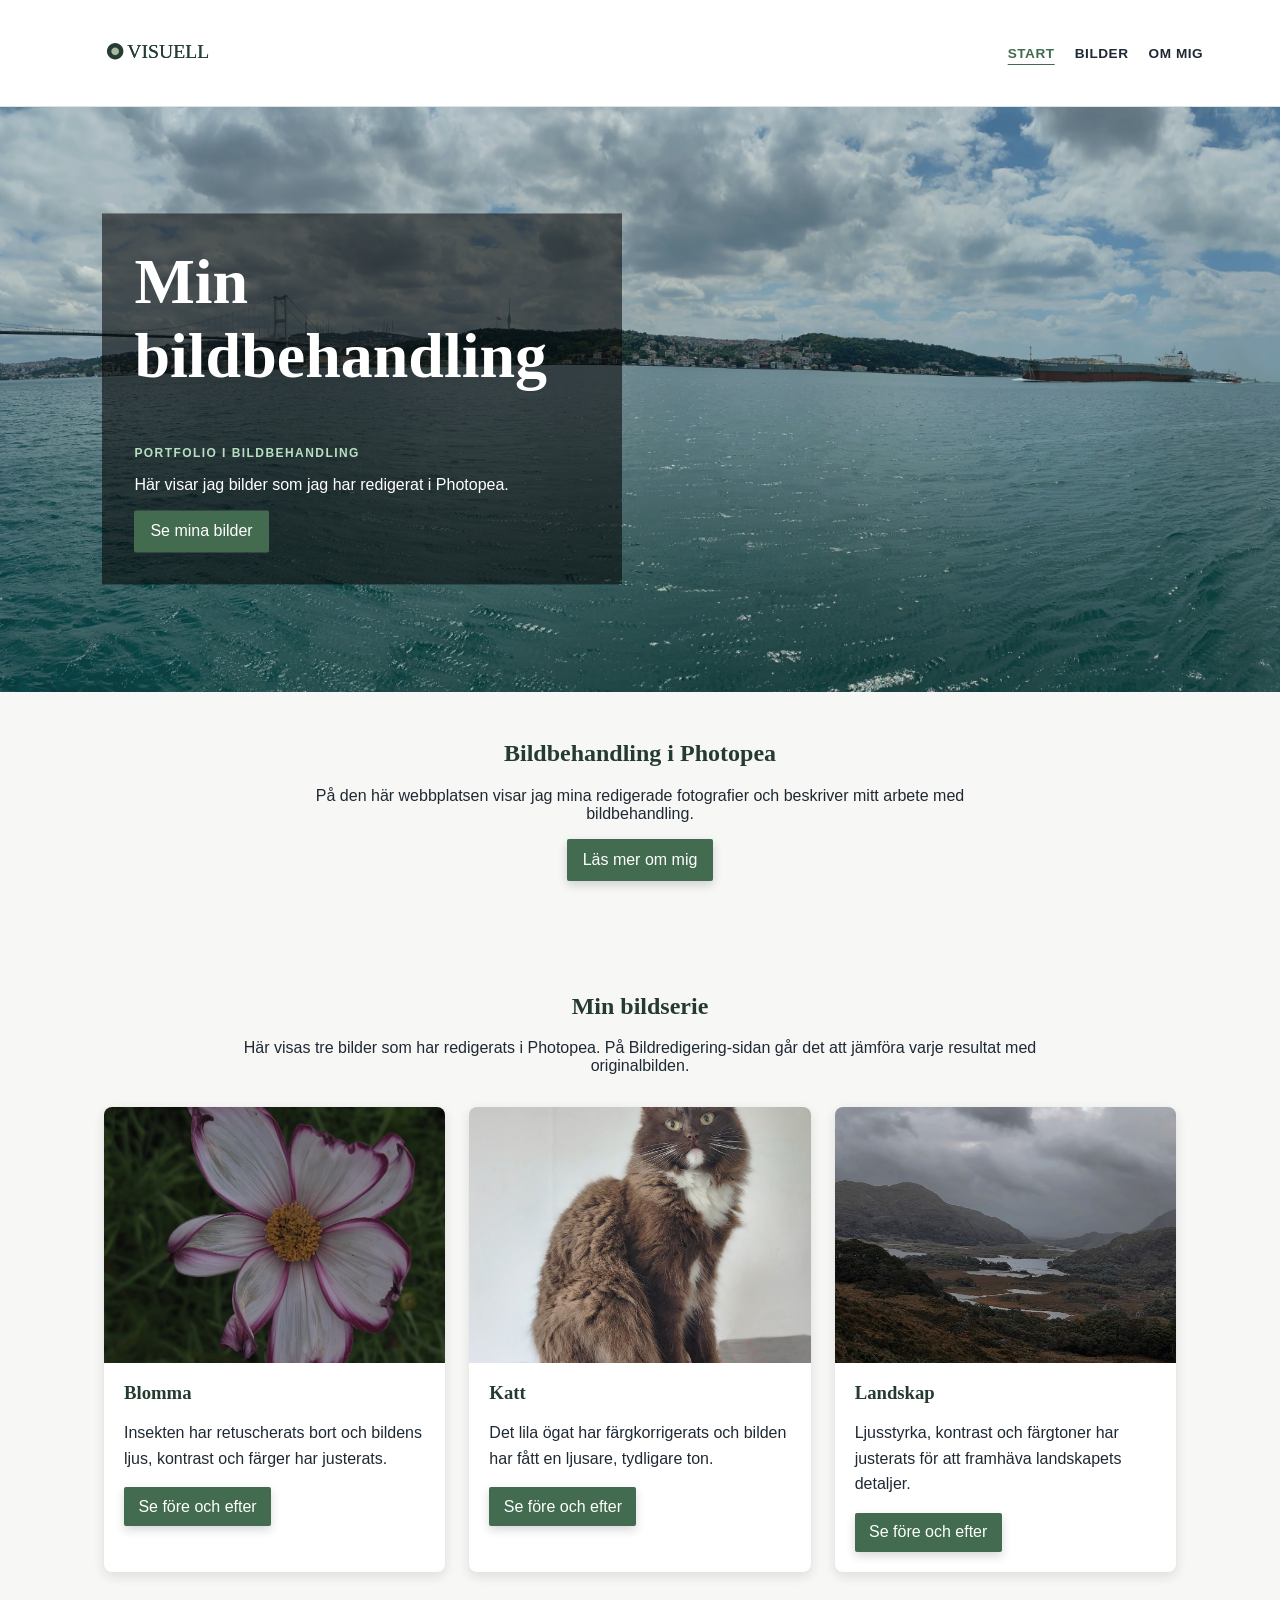
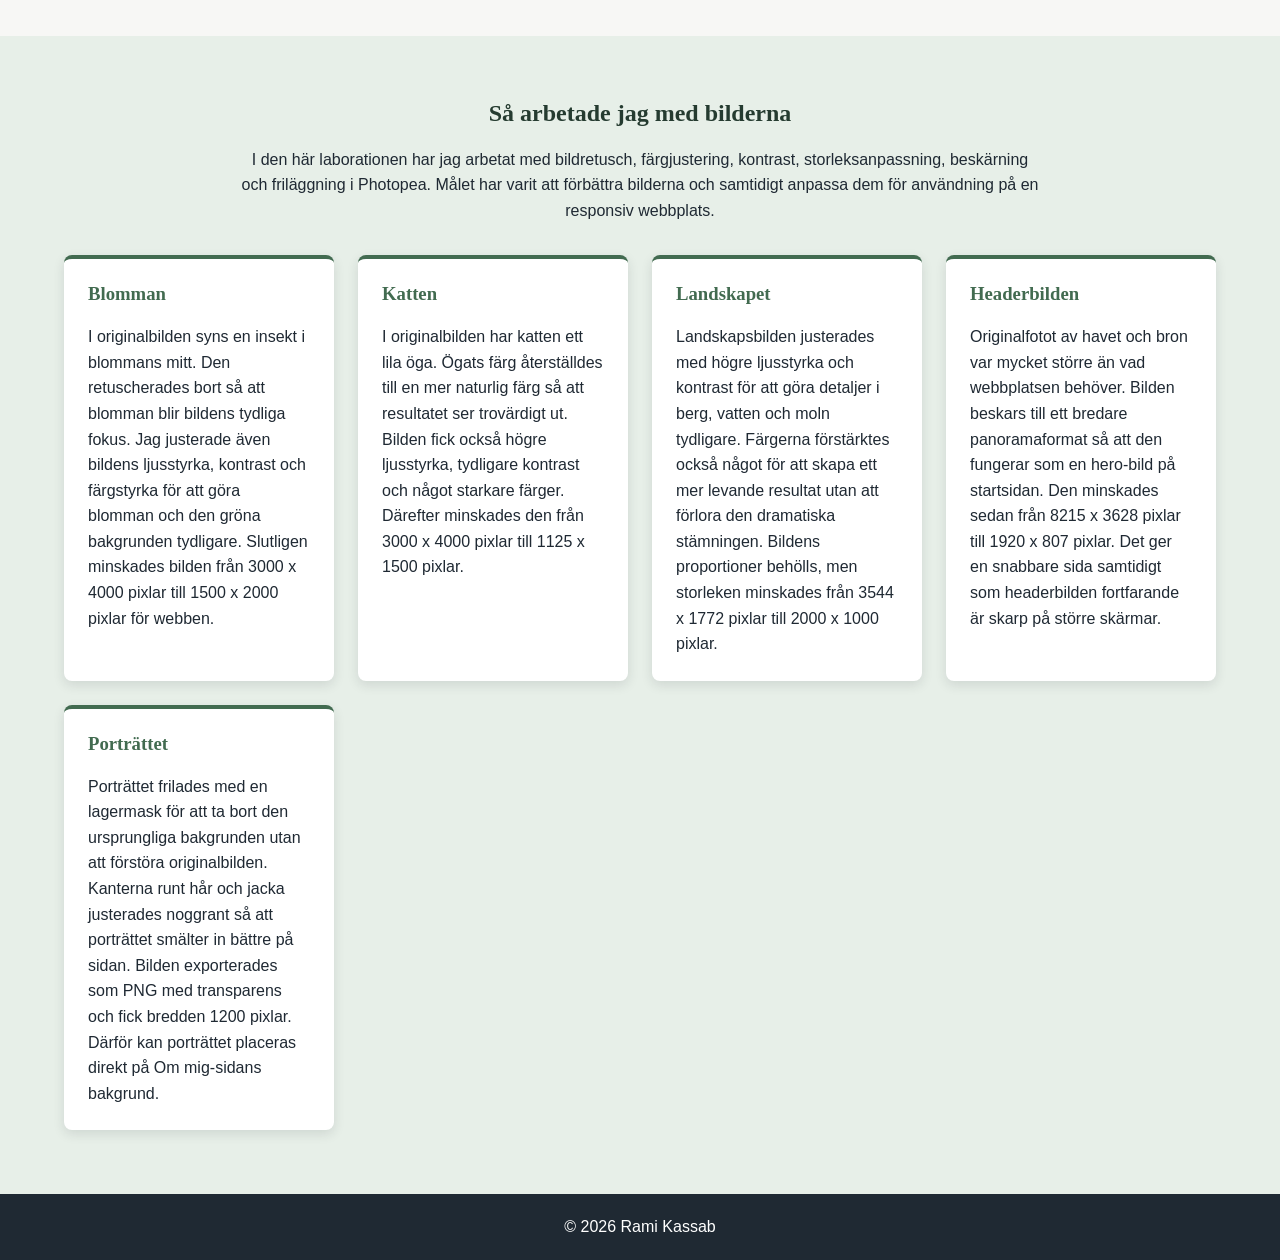
==== commit 9f2bd5bf: "Lägg till stil för rubriker och förbättra layouten i style.css; lägg till etikett i hero-sektionen i" ====
--- a/index.html
+++ b/index.html
@@ -31,6 +31,7 @@
 
     <div class="hero-content">
       <h1>Min bildbehandling</h1>
+      <p class="hero-label">Portfolio i bildbehandling</p>
       <p>Här visar jag bilder som jag har redigerat i Photopea.</p>
       <a href="bilder.html">Se mina bilder</a>
     </div>
--- a/css/style.css
+++ b/css/style.css
@@ -13,6 +13,14 @@
   display: flex;
   flex-direction: column;
 }
+/* Serif-typsnitt ger rubrikerna en mer redaktionell och exklusiv känsla */
+main h1,
+main h2,
+main h3 {
+  color: #253b30;
+  font-family: Georgia, "Times New Roman", serif;
+  font-weight: 600;
+}
 
 /* Gör så att innehållet fyller utrymmet före sidfoten */
 main {
@@ -25,14 +33,16 @@
   flex-direction: column;
   align-items: center;
   gap: 1rem;
-  padding: 1rem 5%;
+  padding: 1.25rem 6%;
   background: #ffffff;
+  border-bottom: 1px solid #dce5de;
+  box-shadow: 0 2px 14px rgba(31, 41, 51, 0.06);
 }
 
 /* Logotypens storlek */
 .logo img {
   display: block;
-  width: 130px;
+  width: 175px;
   height: auto;
 }
 
@@ -48,8 +58,11 @@
 /* Menylänkarnas utseende */
 nav a {
   color: #1f2933;
+  font-size: 0.85rem;
   font-weight: bold;
+  letter-spacing: 0.04em;
   text-decoration: none;
+  text-transform: uppercase;
 }
 
 /* Färg när muspekaren är över en menylänk */
@@ -96,6 +109,7 @@
 .hero h1 {
   margin-top: 0;
   font-size: clamp(2rem, 8vw, 3rem);
+  color: #ffffff;
 }
 
 /* Länken till bildsidan ser ut som en knapp */
@@ -185,6 +199,32 @@
   margin-left: 1.25rem;
 }
 
+/* Knapparna får en mjuk rörelse när besökaren håller musen över dem */
+.hero-content a,
+.intro a,
+.series-card a {
+  border-radius: 2px;
+  box-shadow: 0 4px 10px rgba(31, 41, 51, 0.18);
+  transition: background 0.2s ease, box-shadow 0.2s ease, transform 0.2s ease;
+}
+
+/* Knapparna lyfts lätt vid hovring */
+.hero-content a:hover,
+.intro a:hover,
+.series-card a:hover {
+  background: #2e5038;
+  box-shadow: 0 6px 16px rgba(31, 41, 51, 0.24);
+  transform: translateY(-2px);
+}
+
+/* Samma mjukt rundade form används för sidans informationskort */
+.series-card,
+.process-card,
+.about-work article,
+.comparison {
+  border-radius: 0.5rem;
+}
+
 /* Rubrikens avstånd */
 .series-card h3 {
   margin-bottom: 0.5rem;
@@ -244,6 +284,71 @@
 /* Tar bort standardmarginal ovanför sidans rubrik */
 .about h1 {
   margin-top: 0;
+}
+
+/* Bättre radavstånd i presentationstexten */
+.about-content p {
+  line-height: 1.7;
+}
+
+/* Underrubriken som förklarar tanken bakom bildredigeringen */
+.about-content h2 {
+  margin-top: 2rem;
+  margin-bottom: 0.75rem;
+  color: #426b50;
+  font-size: 1.4rem;
+}
+
+/* Liten introduktionstext ovanför rubriken på Om mig-sidan */
+.section-label {
+  margin: 0 0 0.5rem;
+  color: #426b50;
+  font-weight: bold;
+}
+
+/* Sammanfattning av arbetsmomenten */
+.about-work {
+  padding: 4rem 5%;
+  background: #e7efe8;
+}
+
+/* Sektionens huvudrubrik */
+.about-work h2 {
+  max-width: 800px;
+  margin: 0 auto 2rem;
+  text-align: center;
+}
+
+/*
+  Ett responsivt rutnät för arbetsmomenten.
+  Kort visas automatiskt på flera kolumner när utrymmet räcker.
+*/
+.about-work-grid {
+  display: grid;
+  grid-template-columns: repeat(auto-fit, minmax(220px, 1fr));
+  gap: 1.5rem;
+  max-width: 1000px;
+  margin: 0 auto;
+}
+
+/* Kort med ett arbetsmoment */
+.about-work article {
+  padding: 1.5rem;
+  background: #ffffff;
+  border-top: 4px solid #426b50;
+  box-shadow: 0 4px 12px rgba(31, 41, 51, 0.12);
+}
+
+/* Rubriker i korten */
+.about-work h3 {
+  margin-top: 0;
+  color: #426b50;
+}
+
+/* Texten i korten */
+.about-work p {
+  margin-bottom: 0;
+  line-height: 1.6;
 }
 
 /* Sektion som beskriver bildredigeringen */
@@ -322,6 +427,16 @@
     padding: 2rem;
   }
 
+  /* Liten etikett som ger hero-delen en mer redaktionell känsla */
+.hero-label {
+  margin: 0 0 0.75rem;
+  color: #b7dfc1;
+  font-size: 0.75rem;
+  font-weight: bold;
+  letter-spacing: 0.12em;
+  text-transform: uppercase;
+}
+
   /* Större rubrik på större skärmar */
   .hero h1 {
     font-size: clamp(2.5rem, 5vw, 4rem);
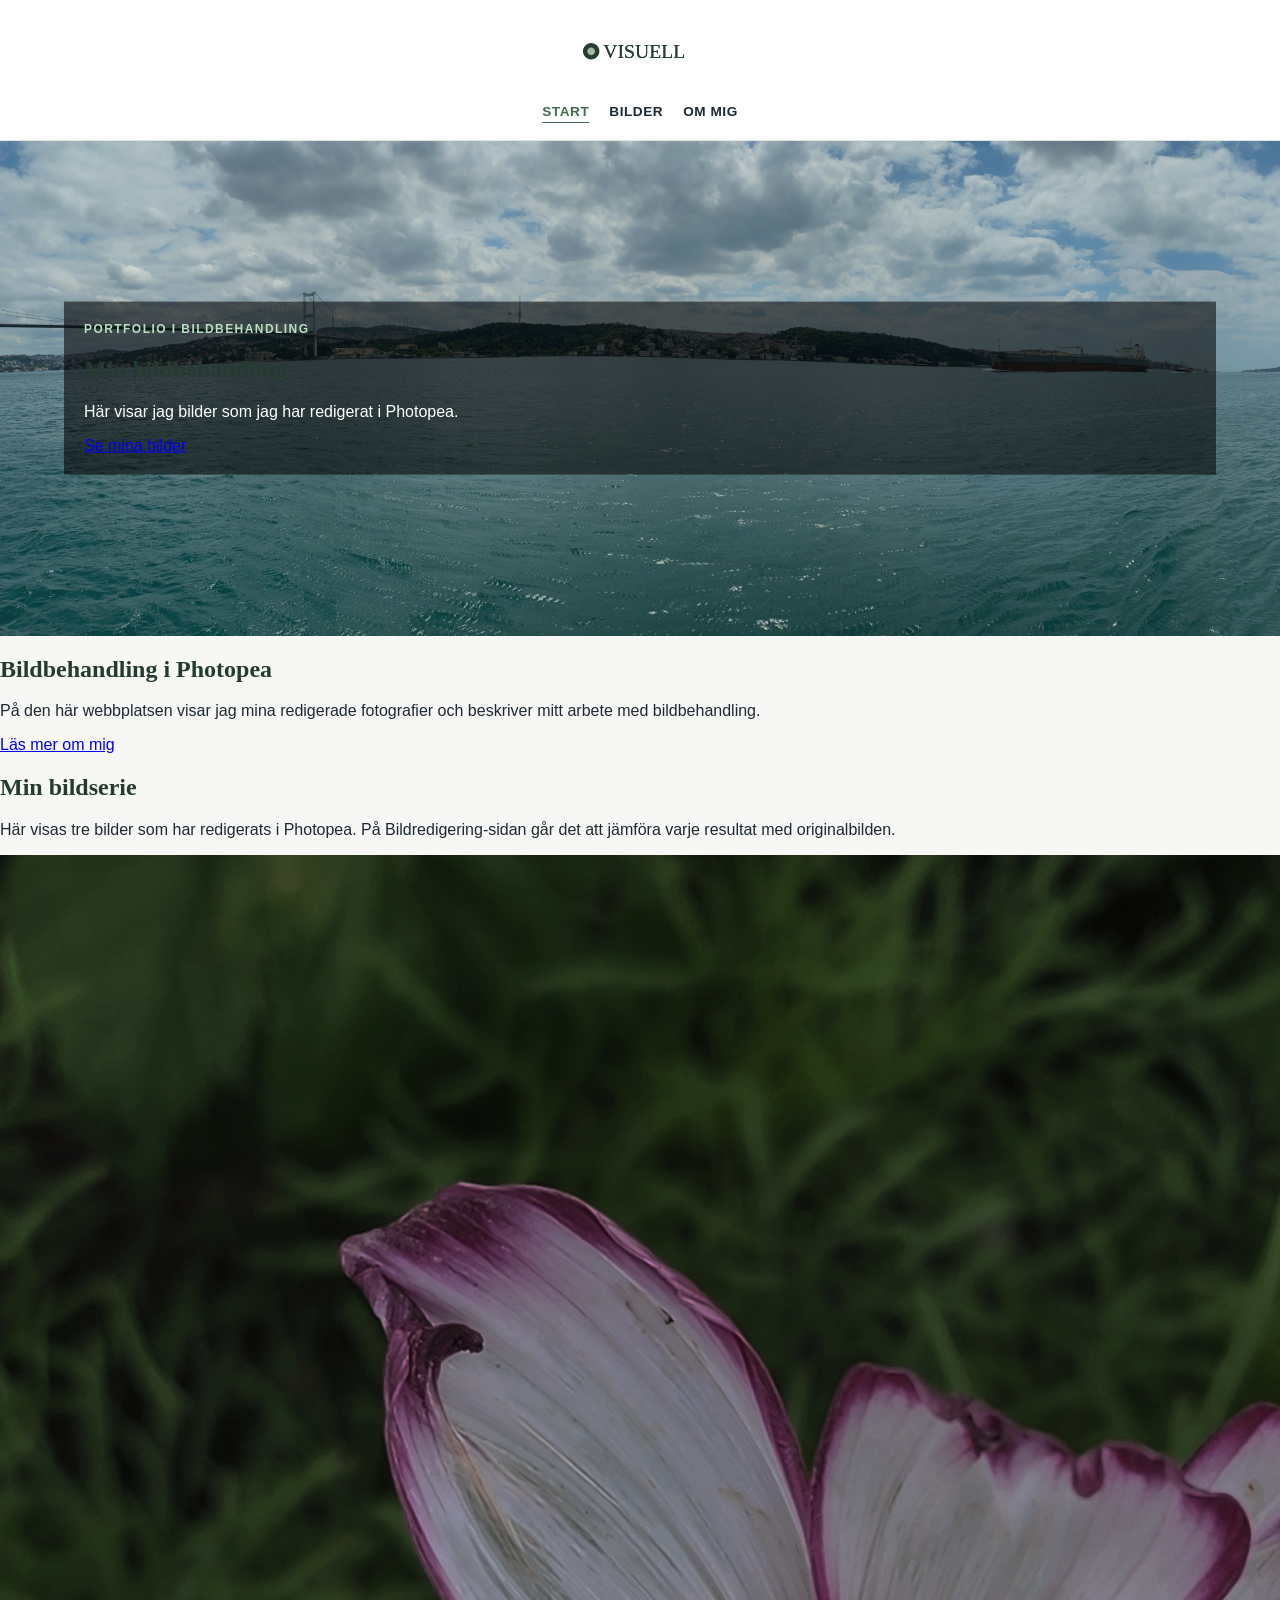
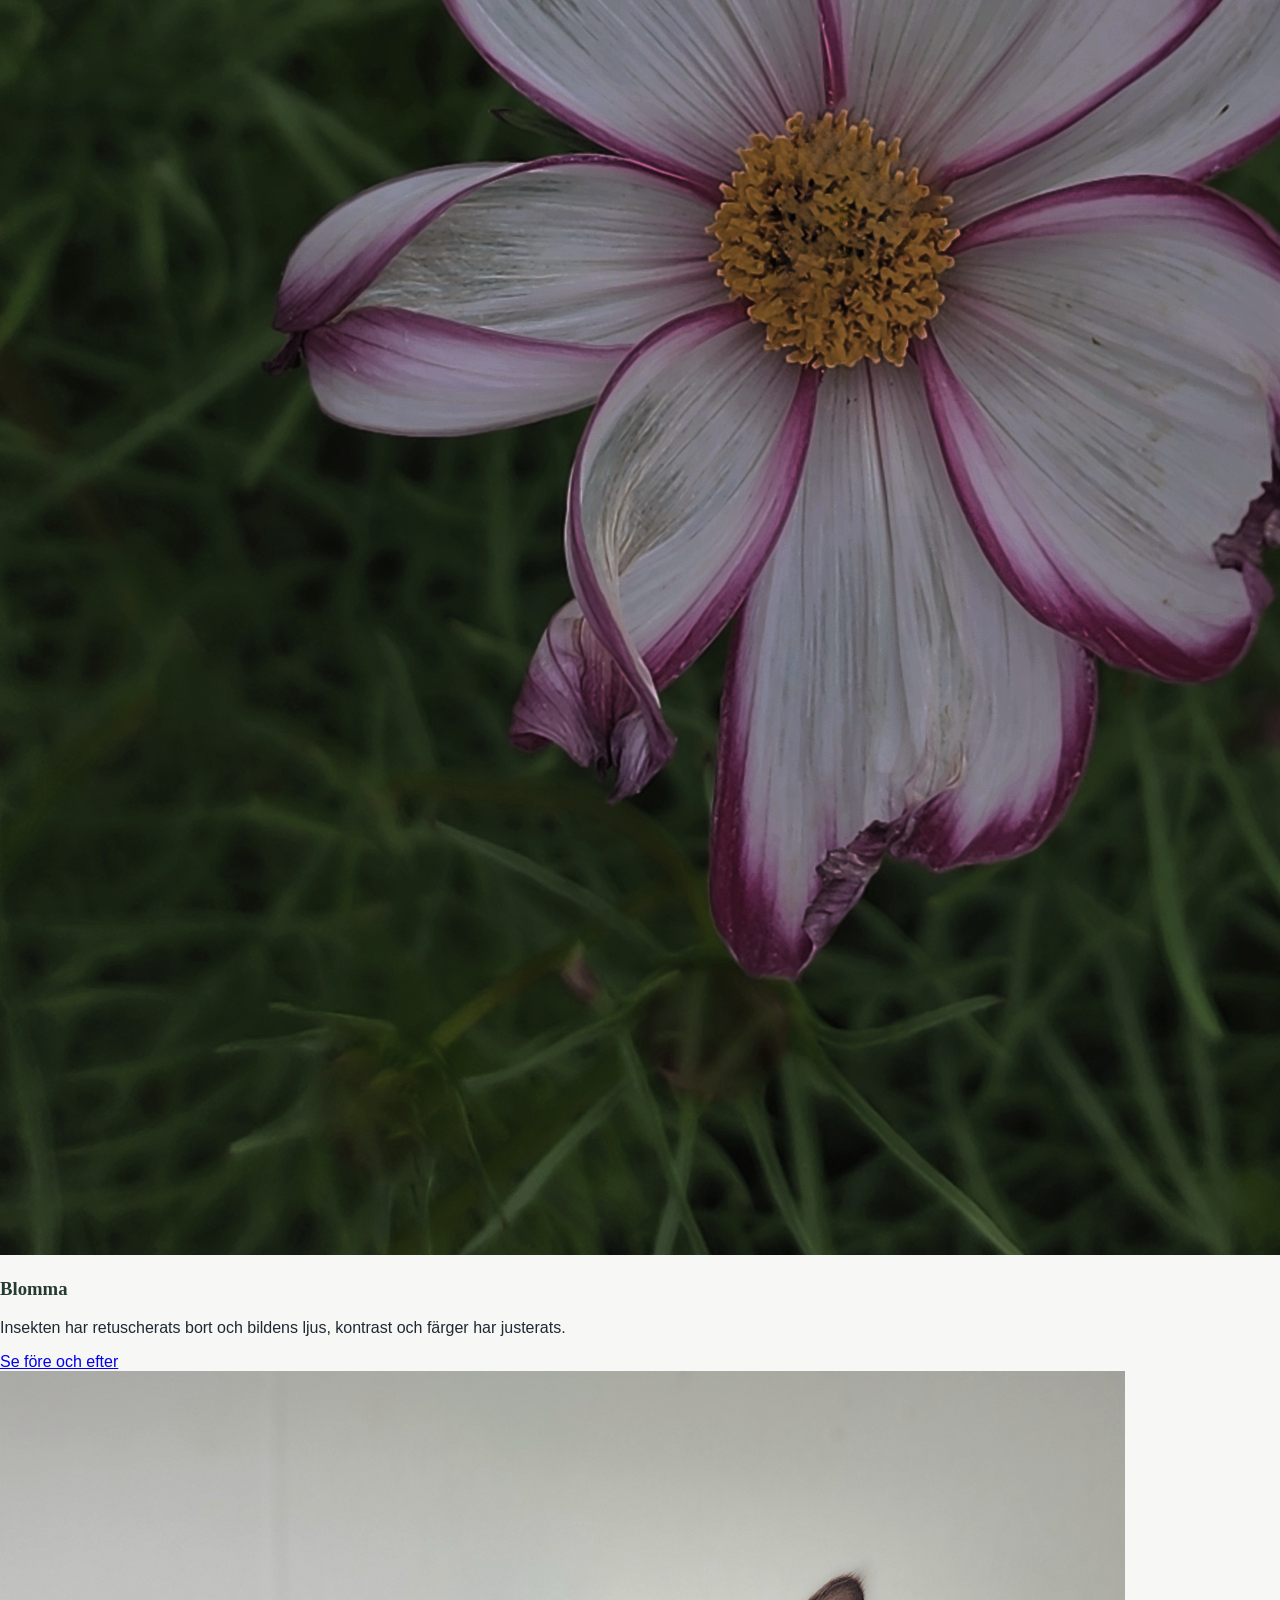
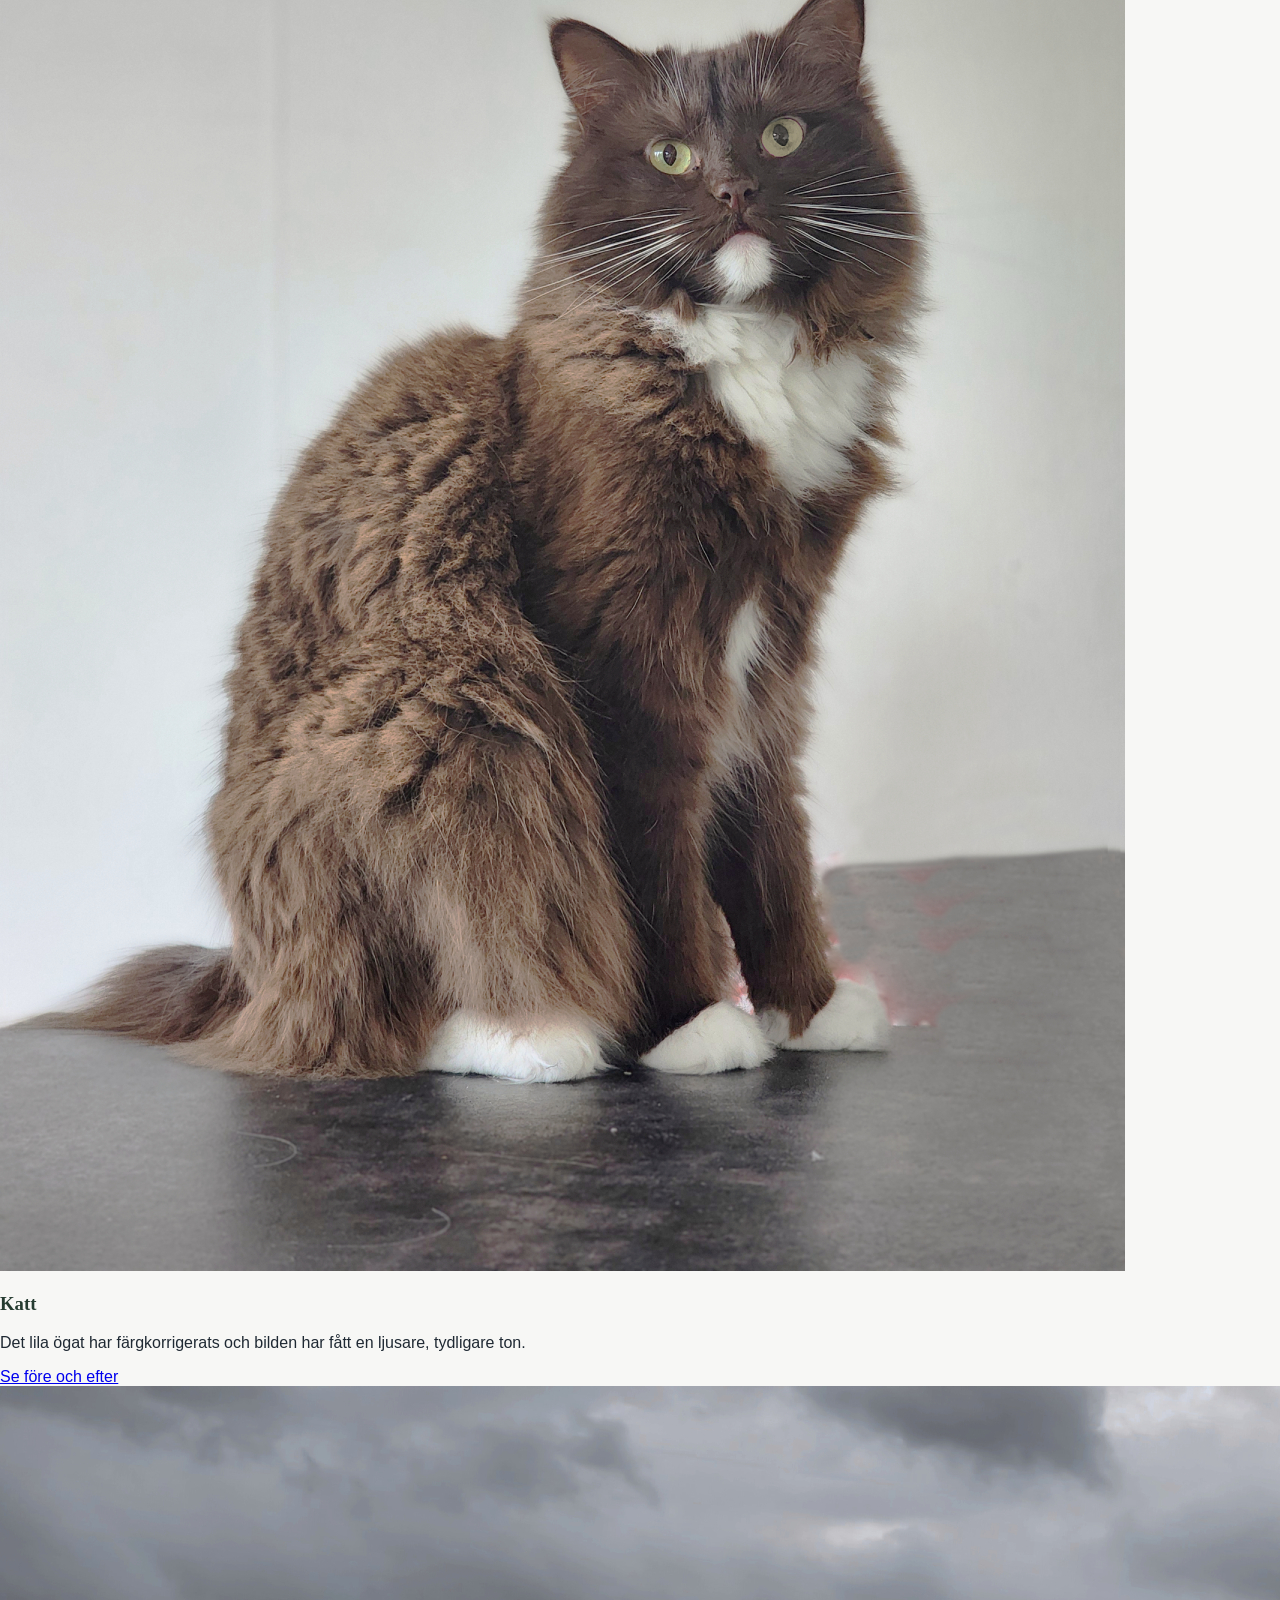
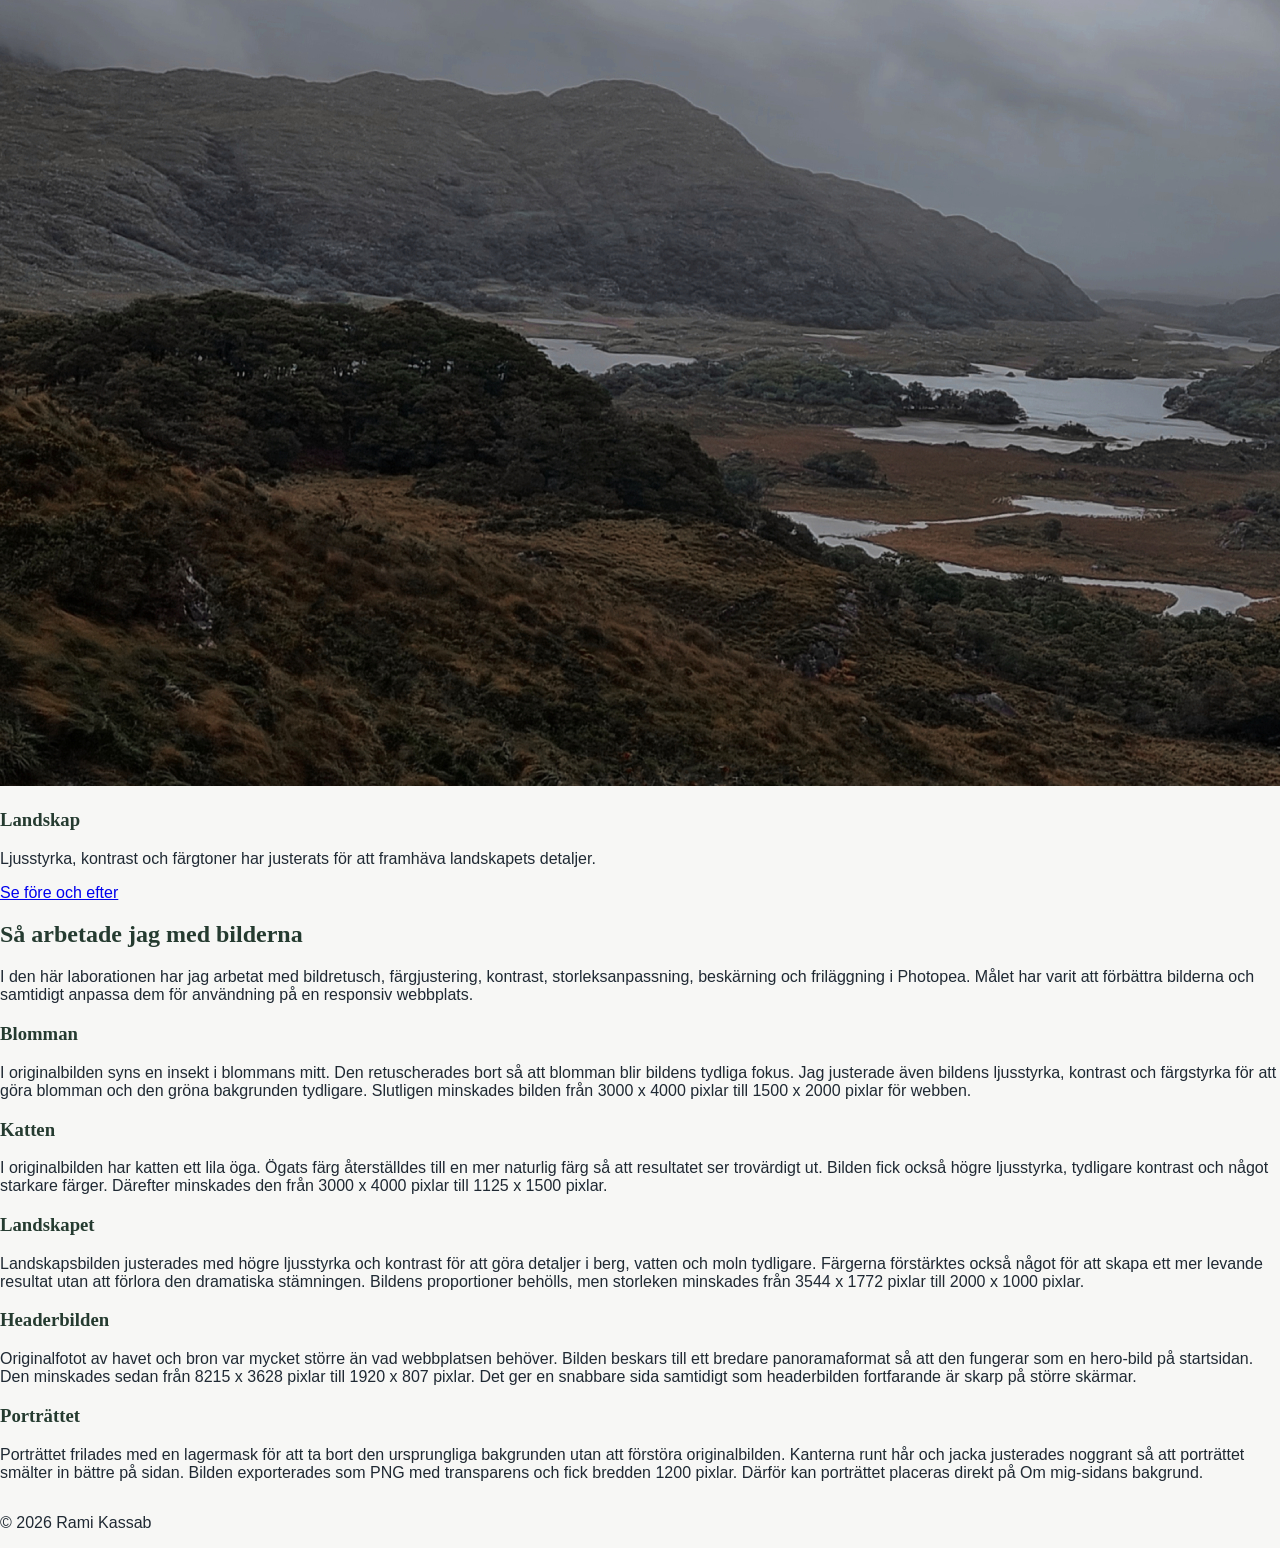
==== commit a88c5df1: "Uppdatera logotypens alt-text till "VISUELL" i bilder.html, index.html och om.html; lägg till sektio" ====
--- a/index.html
+++ b/index.html
@@ -12,7 +12,7 @@
 <body>
     <header class="site-header">
   <a class="logo" href="index.html">
-    <img src="images/logo.svg" alt="Bildbehandling">
+    <img src="images/logo.svg" alt="VISUELL">
   </a>
 
   <nav aria-label="Huvudmeny">
@@ -30,8 +30,8 @@
     <img src="images/header.png" alt="Panoramabild över hav, stad och himmel">
 
     <div class="hero-content">
+      <p class="hero-label">Portfolio i bildbehandling</p>
       <h1>Min bildbehandling</h1>
-      <p class="hero-label">Portfolio i bildbehandling</p>
       <p>Här visar jag bilder som jag har redigerat i Photopea.</p>
       <a href="bilder.html">Se mina bilder</a>
     </div>
@@ -54,7 +54,7 @@
   </p>
 
   <div class="series-preview-grid">
-    <!-- Redigerad blomma -->
+    
     <article class="series-card">
       <img src="images/bildserie001.jpeg" alt="Redigerad rosa blomma utan insekt i mitten">
       <h3>Blomma</h3>
@@ -62,7 +62,6 @@
       <a href="bilder.html#blomma">Se före och efter</a>
     </article>
 
-    <!-- Redigerad katt -->
     <article class="series-card">
       <img src="images/bildserie002.jpeg" alt="Redigerad katt med naturlig ögonfärg">
       <h3>Katt</h3>
@@ -70,7 +69,7 @@
       <a href="bilder.html#katt">Se före och efter</a>
     </article>
 
-    <!-- Redigerat landskap -->
+    
     <article class="series-card">
       <img src="images/bildserie003.jpeg" alt="Redigerat bergslandskap med molnig himmel">
       <h3>Landskap</h3>
@@ -91,7 +90,6 @@
   </p>
 
   <div class="process-grid">
-    <!-- Retuschering och optimering av blomsterbilden -->
     <article class="process-card">
       <h3>Blomman</h3>
       <p>
@@ -103,7 +101,6 @@
       </p>
     </article>
 
-    <!-- Färgkorrigering och optimering av kattbilden -->
     <article class="process-card">
       <h3>Katten</h3>
       <p>
@@ -114,7 +111,6 @@
       </p>
     </article>
 
-    <!-- Färg- och tonjustering av landskapsbilden -->
     <article class="process-card">
       <h3>Landskapet</h3>
       <p>
@@ -126,7 +122,6 @@
       </p>
     </article>
 
-    <!-- Beskärning och storleksanpassning av headerbilden -->
     <article class="process-card">
       <h3>Headerbilden</h3>
       <p>
@@ -138,7 +133,6 @@
       </p>
     </article>
 
-    <!-- Friläggning och export av porträttet -->
     <article class="process-card">
       <h3>Porträttet</h3>
       <p>
--- a/css/style.css
+++ b/css/style.css
@@ -105,6 +105,15 @@
   background: rgba(0, 0, 0, 0.55);
 }
 
+/* Liten etikett som ger hero-delen en mer redaktionell känsla */
+.hero-label {
+  margin: 0 0 0.75rem;
+  color: #b7dfc1;
+  font-size: 0.75rem;
+  font-weight: bold;
+  letter-spacing: 0.12em;
+  text-transform: uppercase;
+
 /* Startsidan huvudrubrik */
 .hero h1 {
   margin-top: 0;
@@ -220,7 +229,6 @@
 /* Samma mjukt rundade form används för sidans informationskort */
 .series-card,
 .process-card,
-.about-work article,
 .comparison {
   border-radius: 0.5rem;
 }
@@ -308,9 +316,12 @@
 
 /* Sammanfattning av arbetsmomenten */
 .about-work {
-  padding: 4rem 5%;
-  background: #e7efe8;
-}
+  max-width: 1100px;
+  margin: 0 auto;
+  padding: 3rem 5%;
+  background: transparent;
+}
+
 
 /* Sektionens huvudrubrik */
 .about-work h2 {
@@ -333,10 +344,10 @@
 
 /* Kort med ett arbetsmoment */
 .about-work article {
-  padding: 1.5rem;
-  background: #ffffff;
-  border-top: 4px solid #426b50;
-  box-shadow: 0 4px 12px rgba(31, 41, 51, 0.12);
+  padding: 0;
+  background: transparent;
+  border: 0;
+  box-shadow: none;
 }
 
 /* Rubriker i korten */
@@ -427,14 +438,6 @@
     padding: 2rem;
   }
 
-  /* Liten etikett som ger hero-delen en mer redaktionell känsla */
-.hero-label {
-  margin: 0 0 0.75rem;
-  color: #b7dfc1;
-  font-size: 0.75rem;
-  font-weight: bold;
-  letter-spacing: 0.12em;
-  text-transform: uppercase;
 }
 
   /* Större rubrik på större skärmar */
@@ -461,64 +464,7 @@
   }
 }
 
-  /* Bildgalleriets innehåll och bredd */
-.gallery {
-  max-width: 1200px;
-  margin: 0 auto;
-  padding: 2rem 5%;
-}
-
-/* Rubriken tar hela galleriets bredd */
-.gallery h1 {
-  grid-column: 1 / -1;
-}
-
-/*
-  Varje figure blir en kolumn i galleriet.
-  display: grid skapar ett rutnät för innehållet.
-  På mobil visas en bild per rad.
-*/
-.gallery {
-  display: grid;
-  grid-template-columns: 1fr;
-  gap: 1.5rem;
-}
-
-/* Tar bort webbläsarens standardmarginal runt figure */
-.gallery figure {
-  margin: 0;
-  background: #ffffff;
-}
-
-/* Bilden fyller sin kolumn och behåller proportionerna */
-.gallery figure img {
-  display: block;
-  width: 100%;
-  height: auto;
-}
-
-/* Bildtexten under varje bild */
-.gallery figcaption {
-  padding: 1rem;
-}
-
-/* Två bildkolumner från 650 px bred skärm */
-@media (min-width: 650px) {
-  .gallery {
-    grid-template-columns: repeat(2, 1fr);
-  }
-
- 
-}
-
-/* Tre bildkolumner från 900 px bred skärm */
-@media (min-width: 900px) {
-  .gallery {
-    grid-template-columns: repeat(3, 1fr);
-  }
-
- 
-}
+  
   /* Introduktion på Bildredigering-sidan */
 .comparison-intro {
   max-width: 800px;
@@ -533,6 +479,7 @@
   margin: 0 auto 3rem;
   padding: 2rem 5%;
   background: #ffffff;
+  border: 1px solid #dce5de;
   box-shadow: 0 4px 12px rgba(31, 41, 51, 0.12);
 }
 
@@ -565,6 +512,10 @@
   color: #ffffff;
   text-align: center;
   background: #1f2933;
+  font-size: 0.75rem;
+  font-weight: bold;
+  letter-spacing: 0.08em;
+  text-transform: uppercase;
 }
 
 /* Texten som förklarar redigeringen */
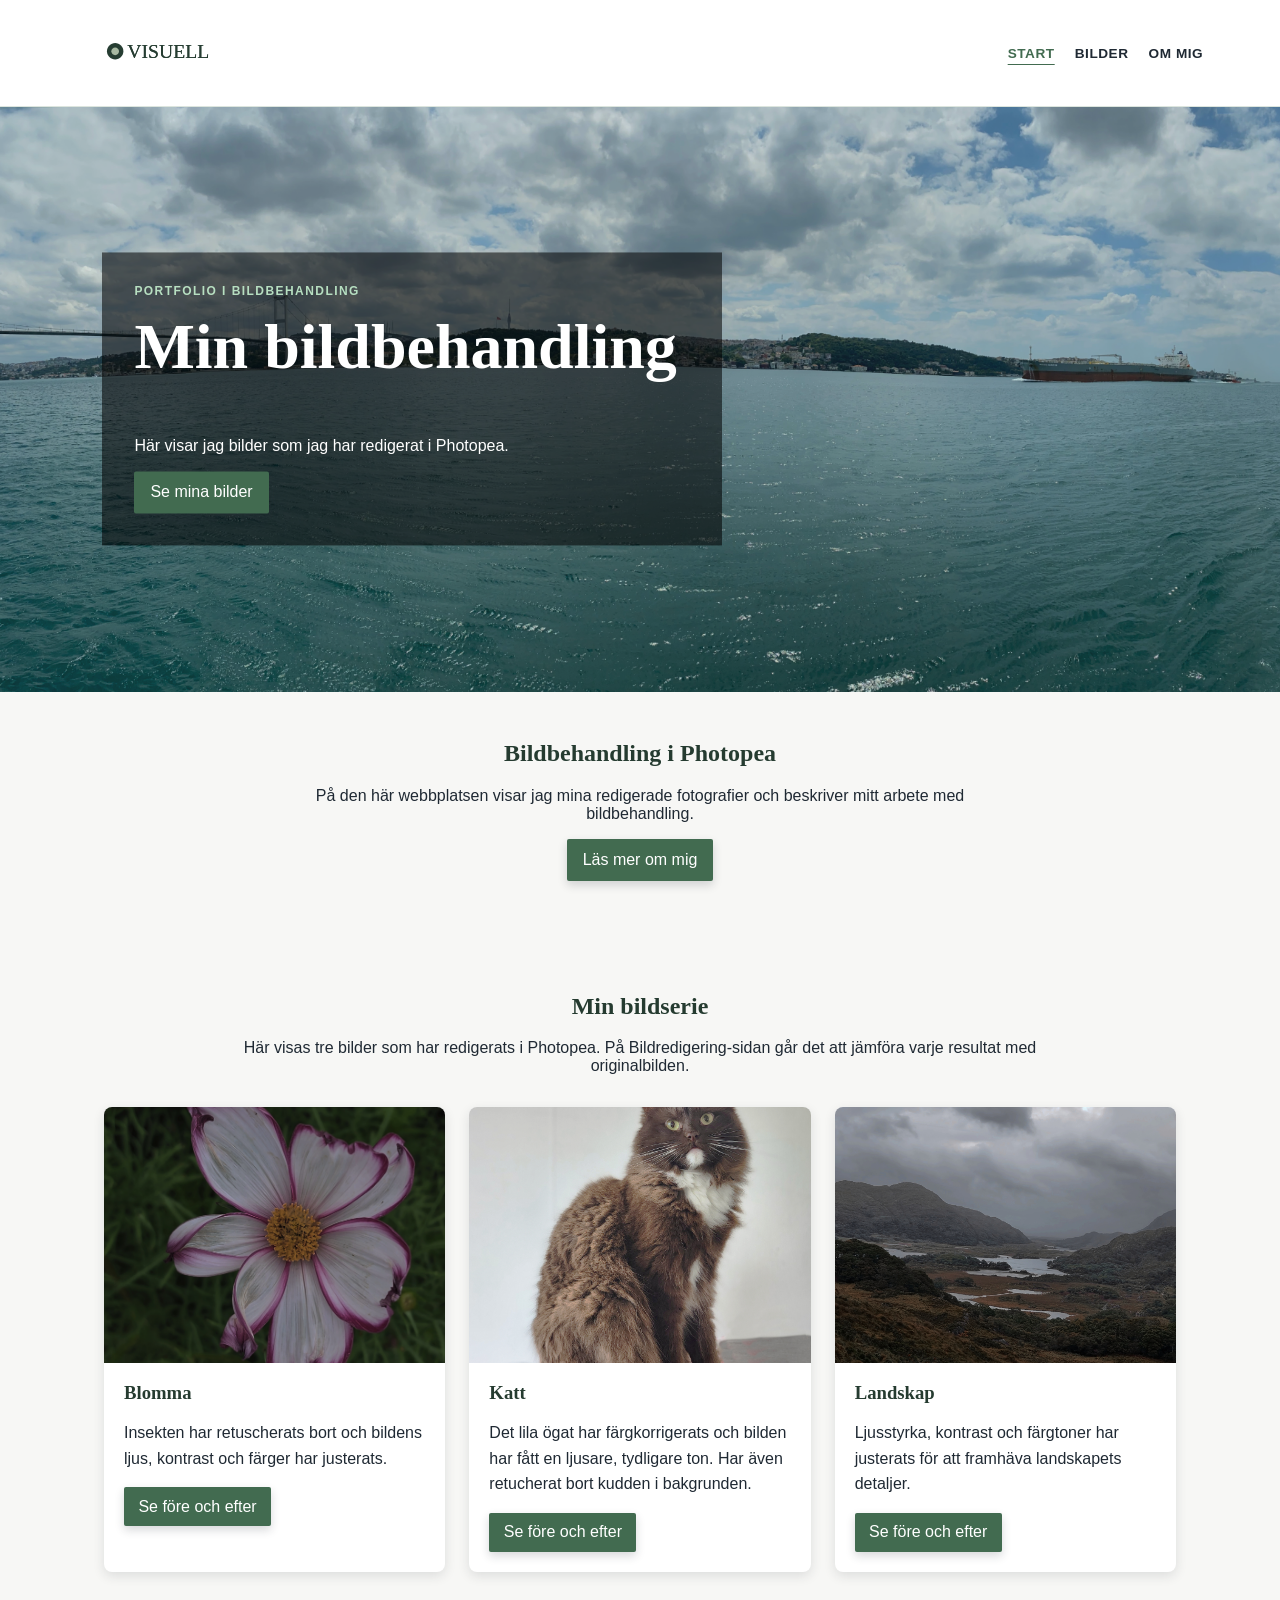
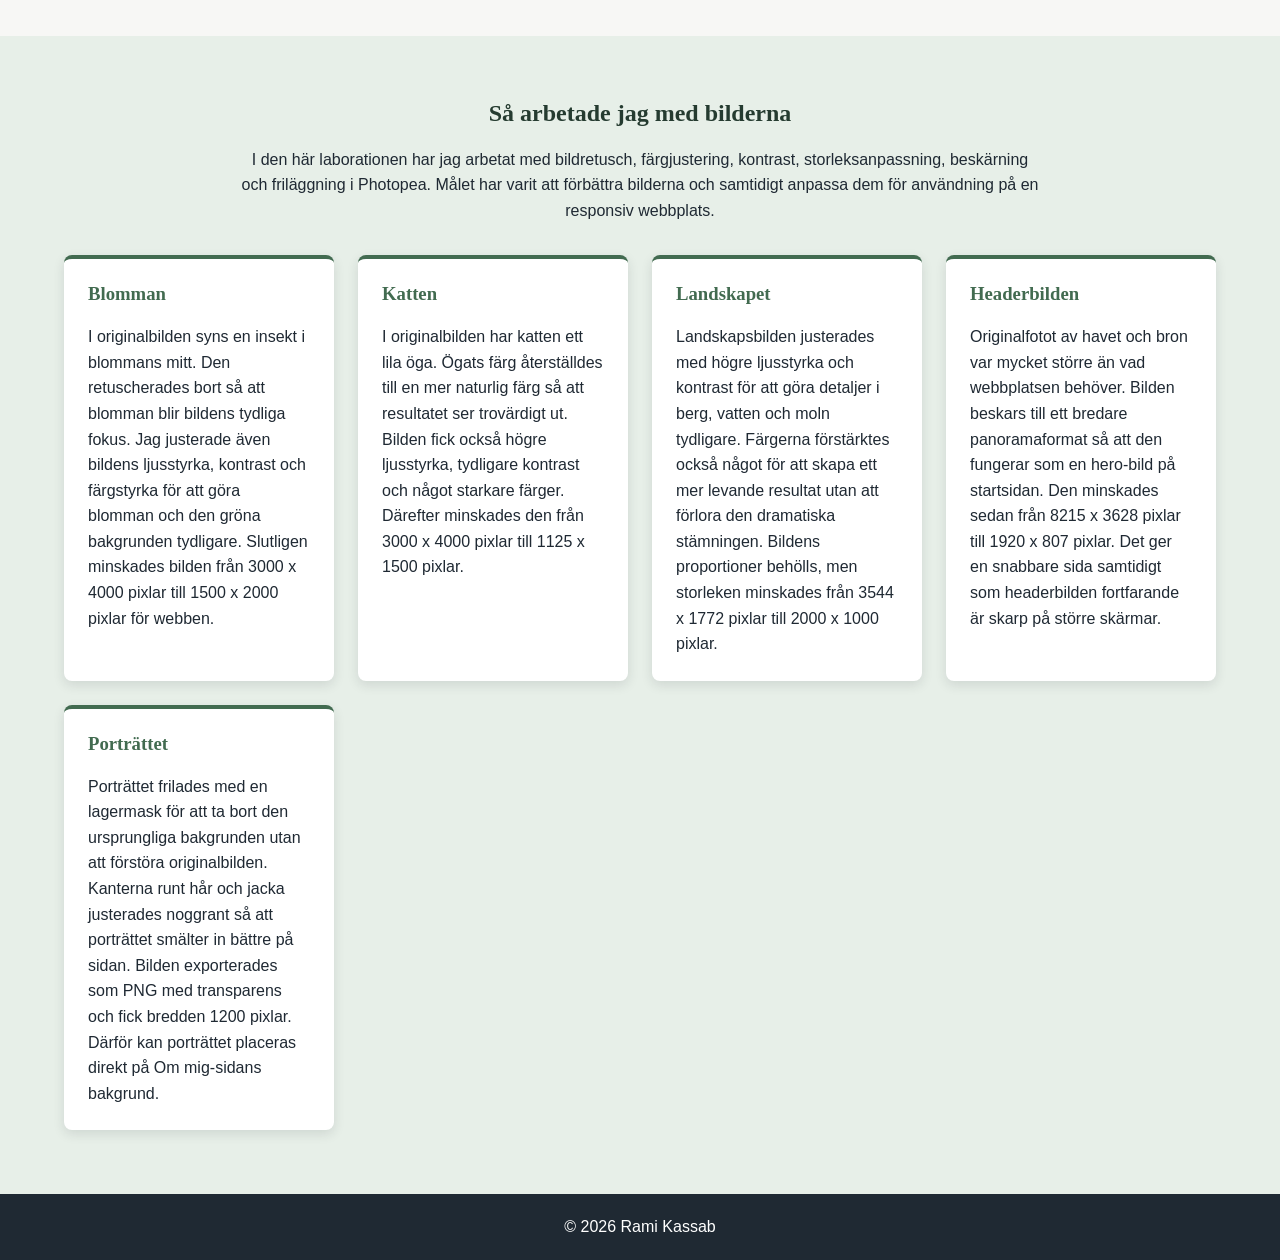
==== commit e19cbd54: "Uppdatera beskrivningen av kattbilden med ytterligare detaljer om retuschering" ====
--- a/index.html
+++ b/index.html
@@ -65,7 +65,7 @@
     <article class="series-card">
       <img src="images/bildserie002.jpeg" alt="Redigerad katt med naturlig ögonfärg">
       <h3>Katt</h3>
-      <p>Det lila ögat har färgkorrigerats och bilden har fått en ljusare, tydligare ton.</p>
+      <p>Det lila ögat har färgkorrigerats och bilden har fått en ljusare, tydligare ton. Har även retucherat bort kudden i bakgrunden.</p>
       <a href="bilder.html#katt">Se före och efter</a>
     </article>
 
--- a/css/style.css
+++ b/css/style.css
@@ -113,7 +113,7 @@
   font-weight: bold;
   letter-spacing: 0.12em;
   text-transform: uppercase;
-
+}
 /* Startsidan huvudrubrik */
 .hero h1 {
   margin-top: 0;
@@ -434,7 +434,7 @@
   /* Texten får en bestämd maximal bredd */
   .hero-content {
     left: 8%;
-    max-width: 520px;
+    max-width: 620px;
     padding: 2rem;
   }
 
@@ -462,7 +462,7 @@
   .about-content {
     flex: 1;
   }
-}
+
 
   
   /* Introduktion på Bildredigering-sidan */
